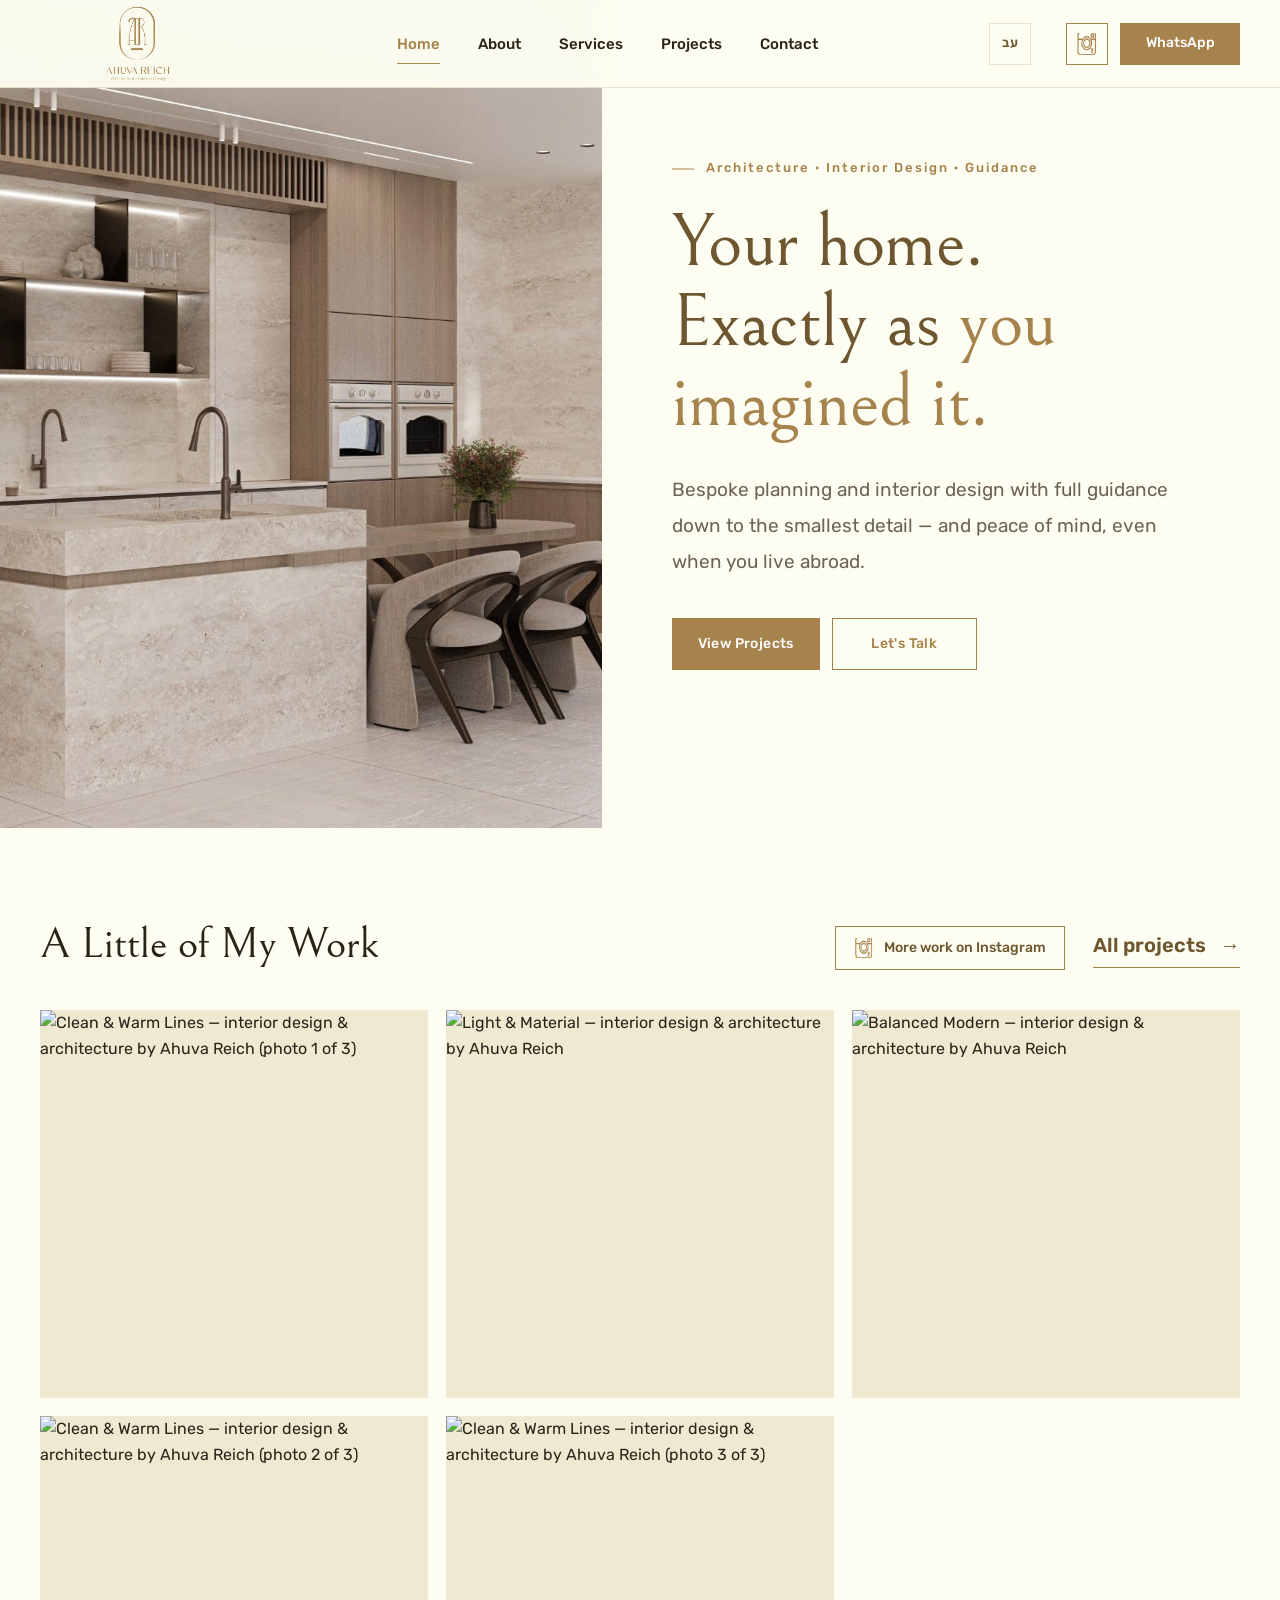
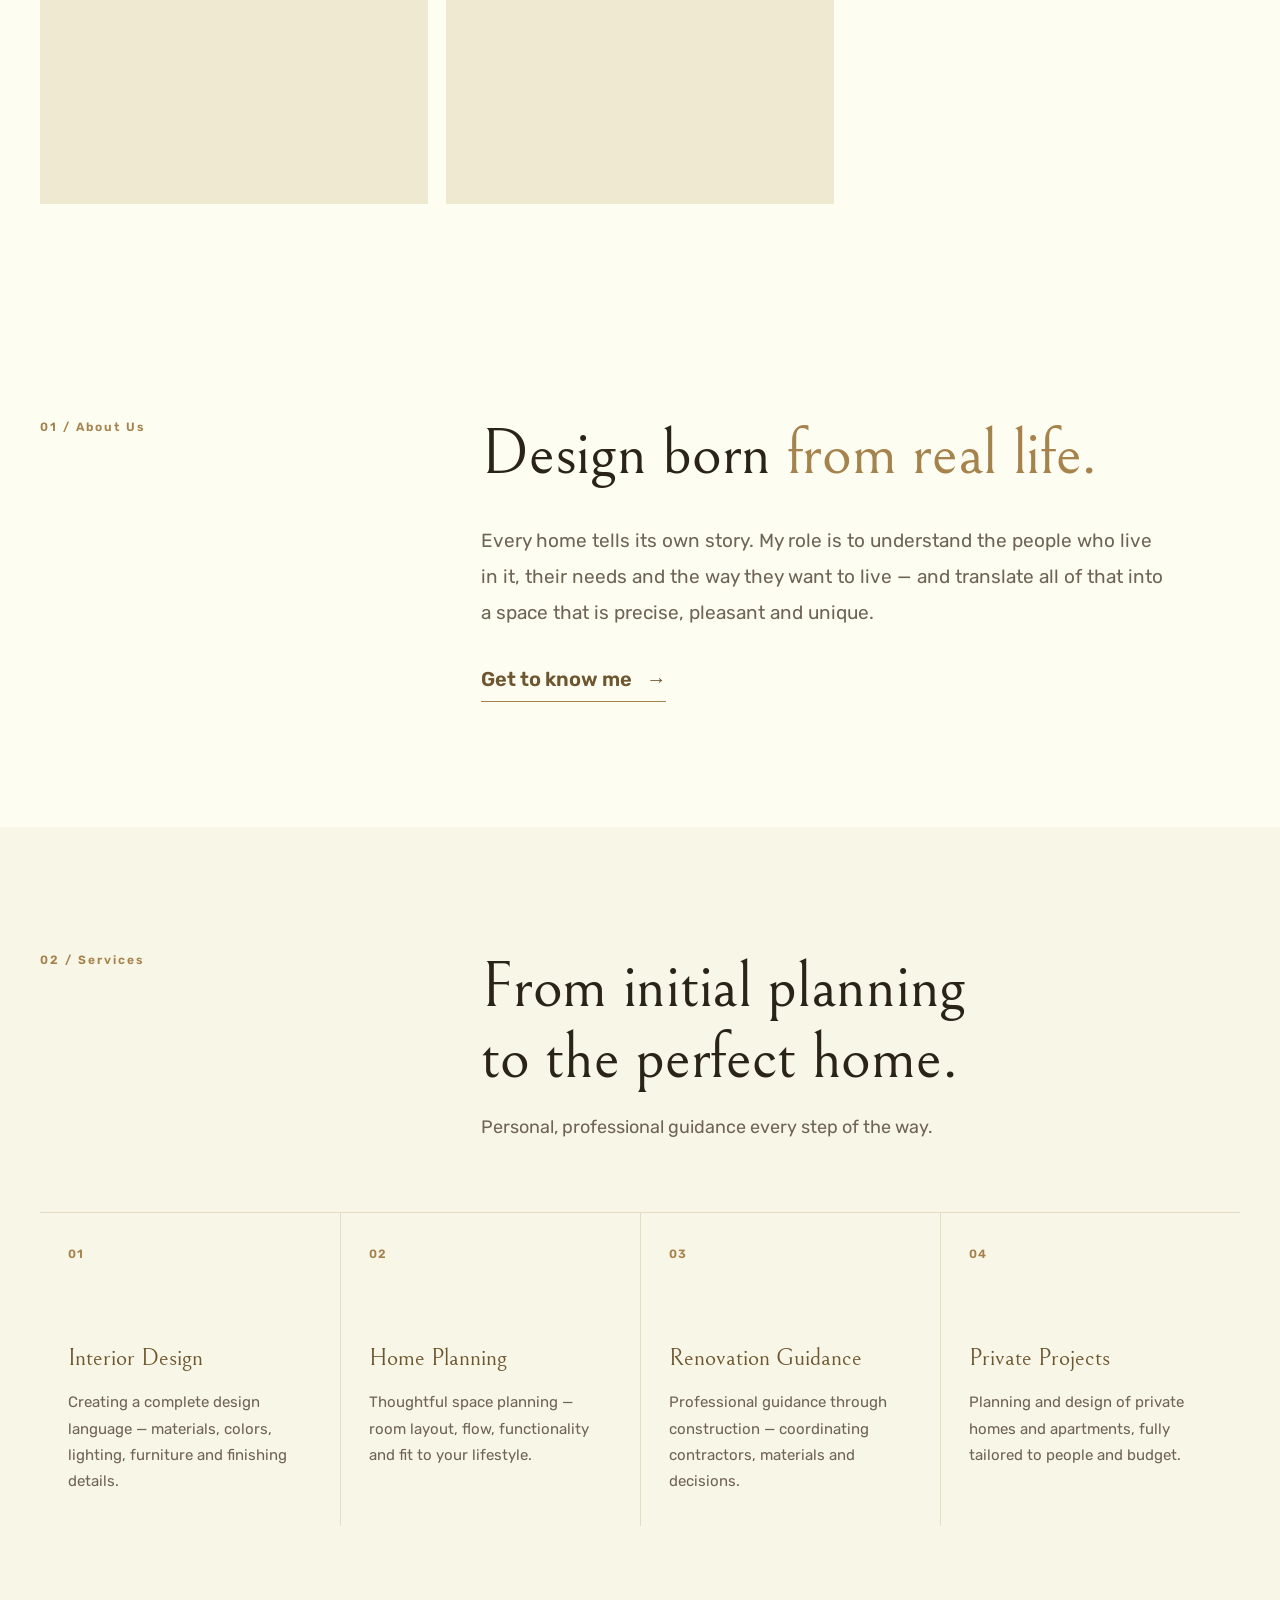
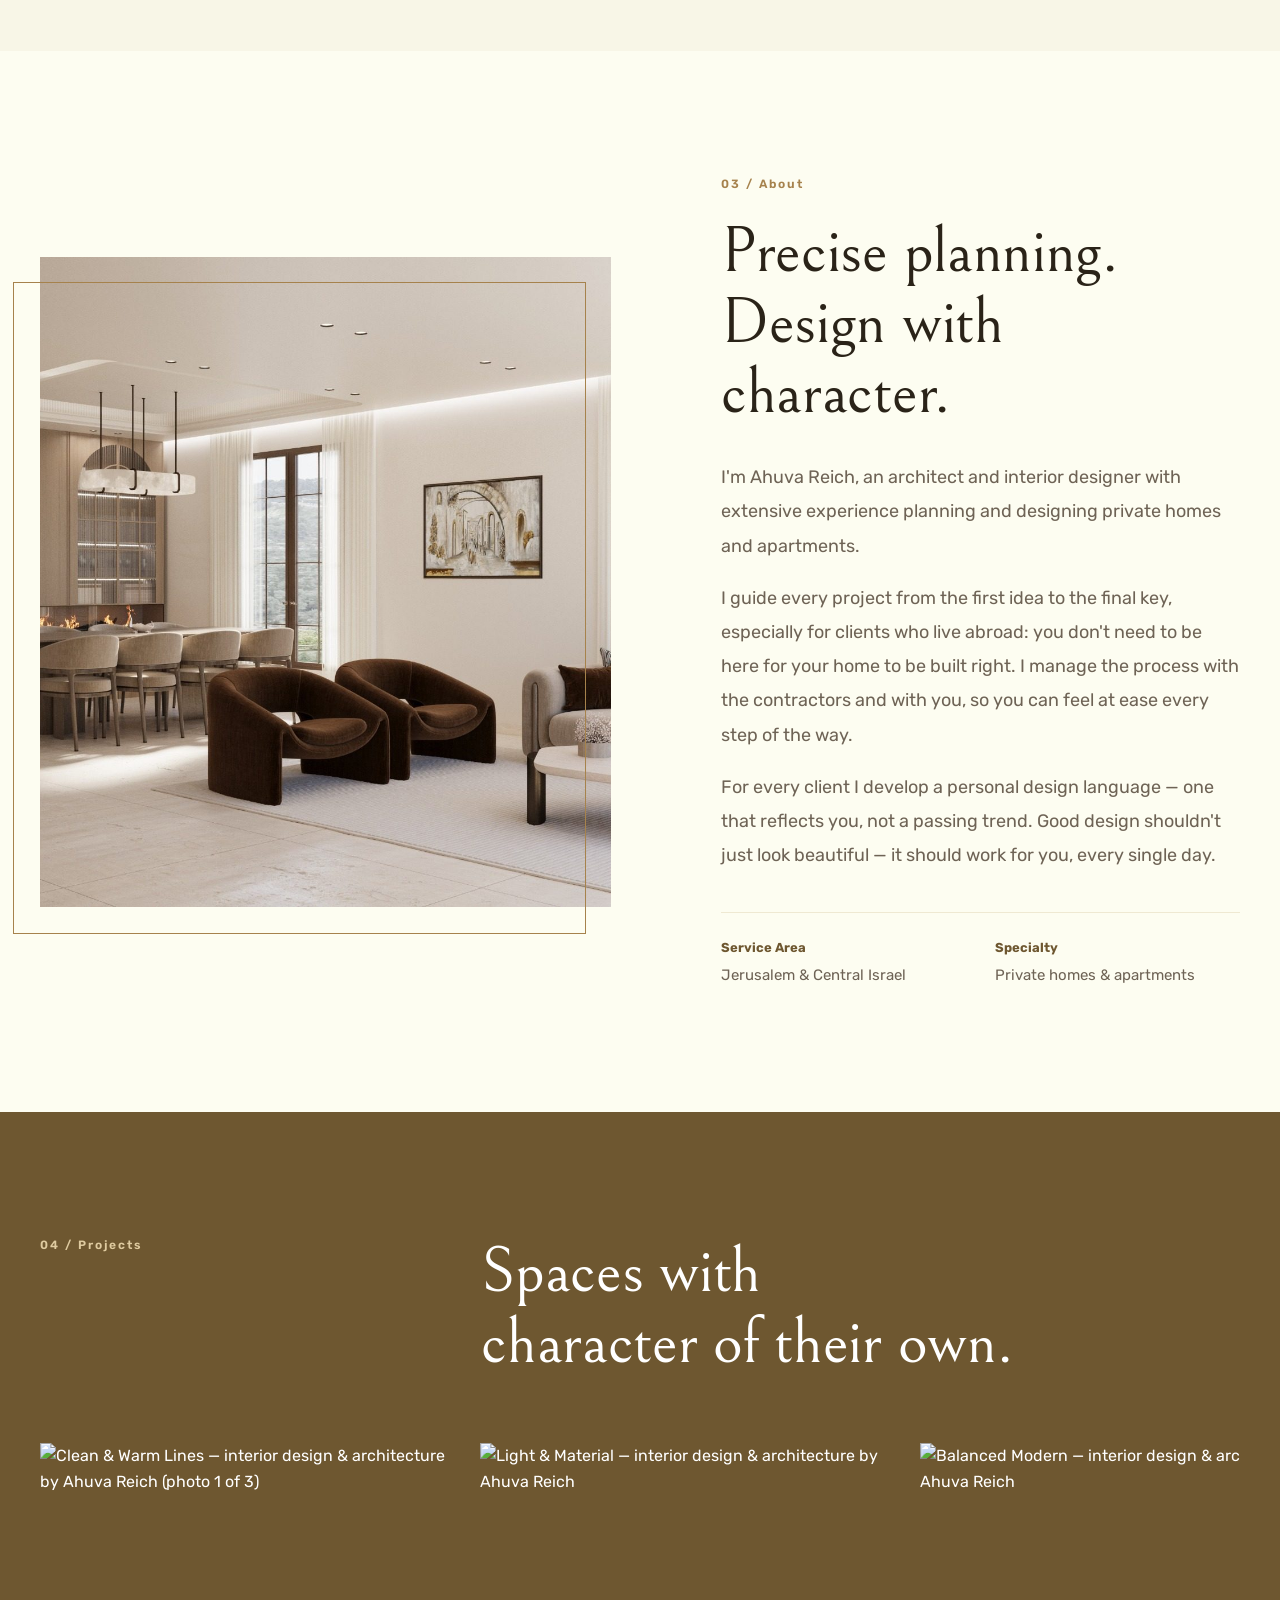
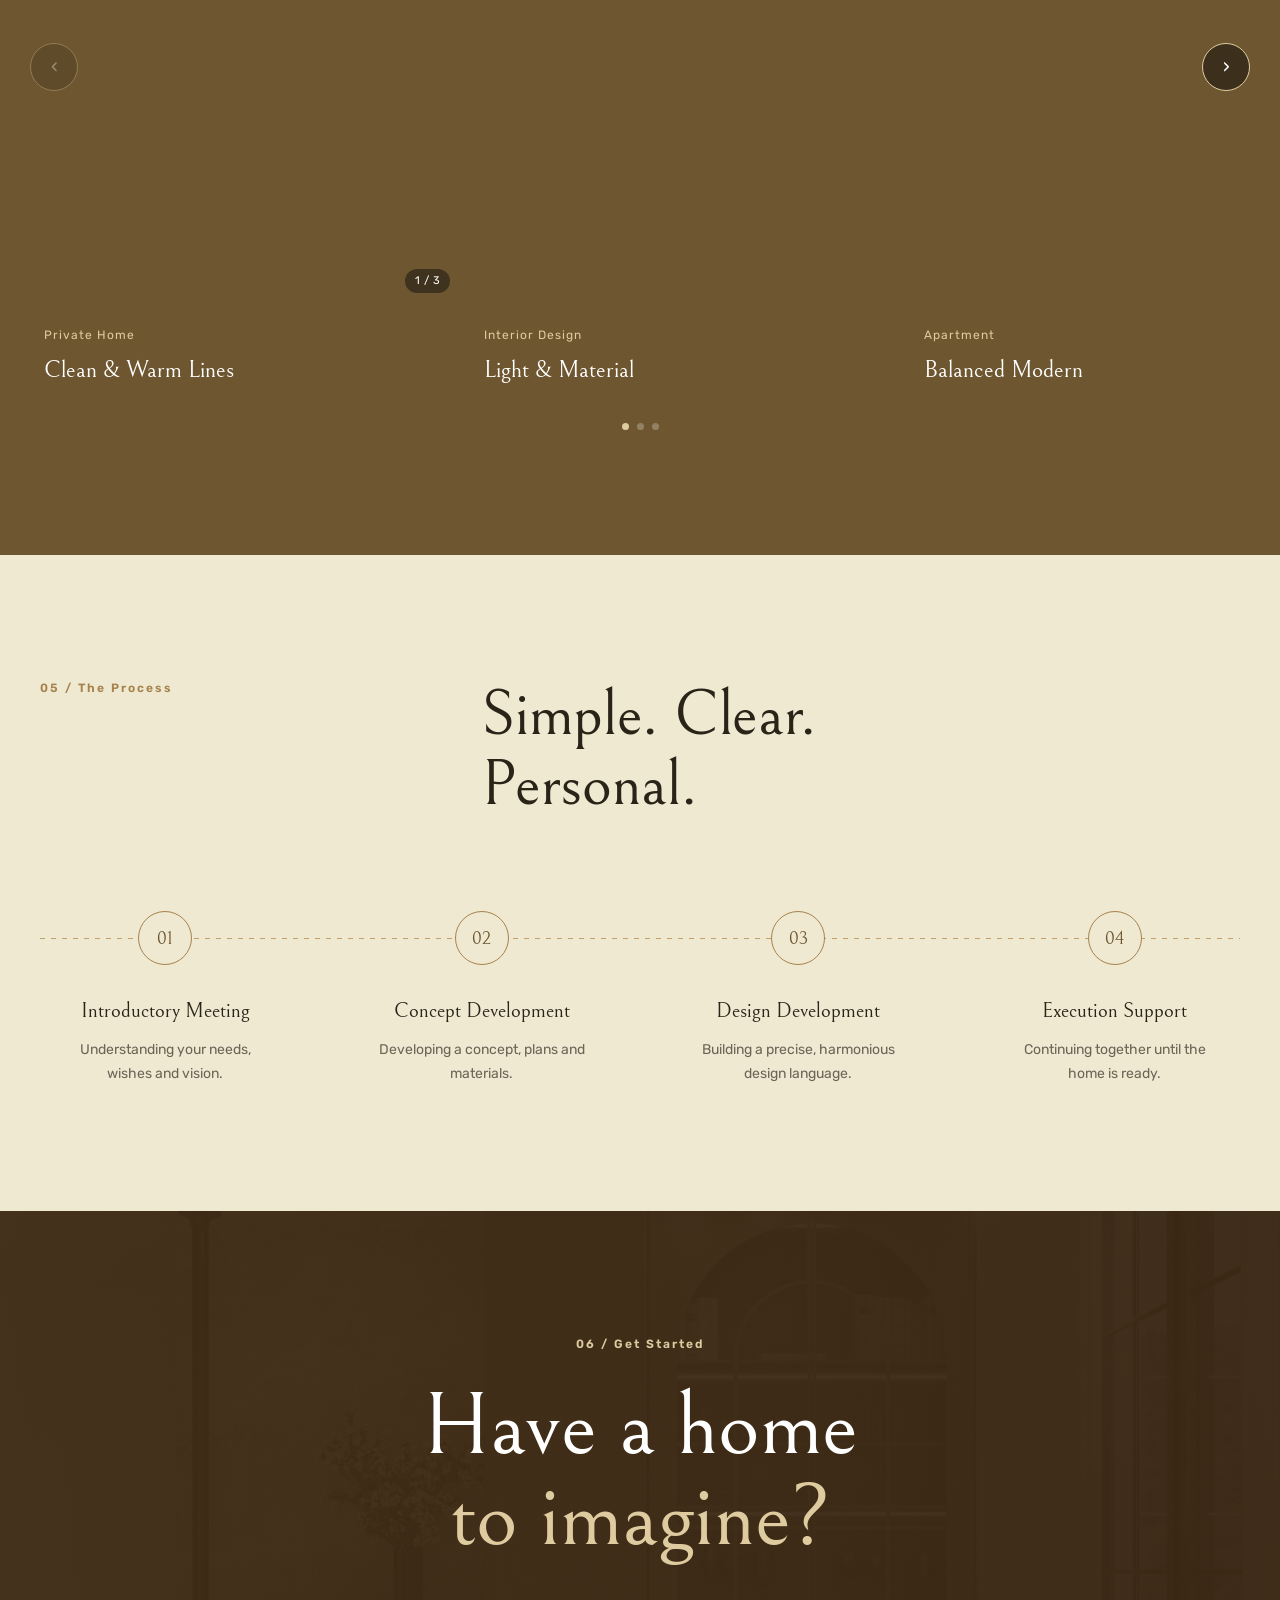
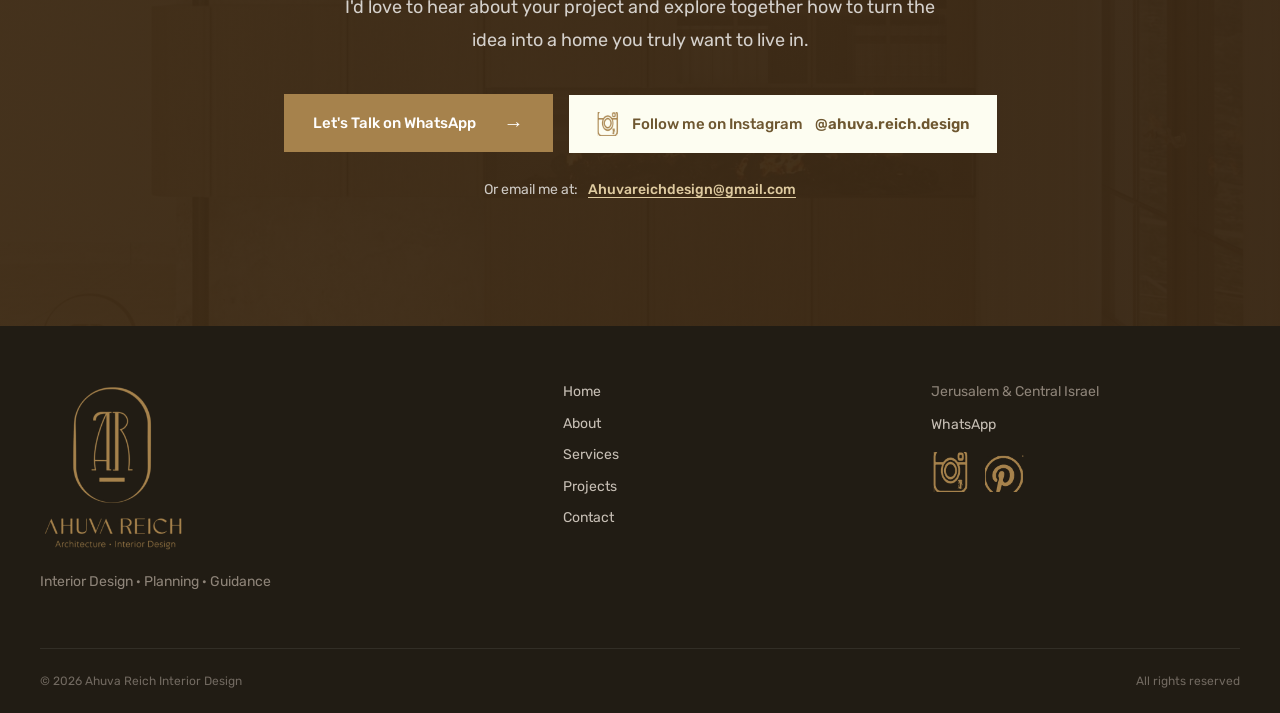
==== en/index.html @ 8a77f3ca "English page at /en/ so Google shows English searchers the English site - en/index.html generated by" ====
<!-- GENERATED FILE — do not edit. Built by tools/build-en.mjs from index.html + script.js. -->
<!DOCTYPE html>
<html lang="en" dir="ltr" id="html-root">

<head>
    <meta charset="UTF-8">

    <meta
        name="viewport"
        content="width=device-width, initial-scale=1, viewport-fit=cover"
    >

    <meta
        name="description"
        content="Ahuva Reich — architect and interior designer. Architectural planning, interior design and full guidance for private homes and apartments in Jerusalem and Central Israel, from first idea to the finished home."
    >

    <meta
        name="keywords"
        content="architect, interior designer, interior design Jerusalem, architect Jerusalem, home design Israel, renovation, Ahuva Reich, interior designer for clients abroad"
    >

    <meta name="author" content="Ahuva Reich">

    <meta
        name="theme-color"
        content="#FDFDF1"
    >

    <!-- The official address. Tells Google to index this domain
         rather than the netlify.app copy of the same site. -->
    <link rel="canonical" href="https://ahuvareichdesign.com/en/">

    <!-- Hebrew and English are separate pages so Google can show the
         right one per searcher language. en/index.html is GENERATED by
         tools/build-en.mjs from this file + the translations in script.js. -->
    <link rel="alternate" hreflang="he" href="https://ahuvareichdesign.com/">
    <link rel="alternate" hreflang="en" href="https://ahuvareichdesign.com/en/">
    <link rel="alternate" hreflang="x-default" href="https://ahuvareichdesign.com/">

    <!-- Open Graph / social share preview -->
    <meta property="og:type" content="website">
    <meta property="og:url" content="https://ahuvareichdesign.com/en/">
    <meta property="og:site_name" content="Ahuva Reich | Architecture &amp; Interior Design">
    <meta property="og:title" content="Ahuva Reich | Architecture &amp; Interior Design">
    <meta property="og:description" content="Ahuva Reich — architect and interior designer. Architectural planning, interior design and full guidance for private homes and apartments in Jerusalem and Central Israel, from first idea to the finished home.">
    <meta property="og:image" content="https://ahuvareichdesign.com/logo.png">
    <meta property="og:locale" content="en_US">

    <meta name="twitter:card" content="summary_large_image">
    <meta name="twitter:title" content="Ahuva Reich | Architecture &amp; Interior Design">
    <meta name="twitter:description" content="Ahuva Reich — architect and interior designer. Architectural planning, interior design and full guidance for private homes and apartments in Jerusalem and Central Israel, from first idea to the finished home.">
    <meta name="twitter:image" content="https://ahuvareichdesign.com/logo.png">

    <link rel="icon" href="../images/favicon.ico" sizes="any">
    <link rel="icon" type="image/png" sizes="32x32" href="../images/favicon-32.png">
    <link rel="icon" type="image/png" sizes="16x16" href="../images/favicon-16.png">
    <link rel="apple-touch-icon" href="../images/apple-touch-icon.png">

    <title>Ahuva Reich | Architecture &amp; Interior Design</title>

    <!-- Fonts -->
    <link rel="preconnect" href="https://fonts.googleapis.com">
    <link rel="preconnect" href="https://fonts.gstatic.com" crossorigin>

    <link
        href="https://fonts.googleapis.com/css2?family=Rubik:wght@300;400;500;600;700&family=Bellefair&family=Frank+Ruhl+Libre:wght@400;500&display=swap"
        rel="stylesheet"
    >

    <!-- Styles -->
    <link rel="stylesheet" href="../style.css">

    <!-- Structured data — helps Google understand this is a local
         architecture/interior-design business (for search results,
         and potentially Google Business/Maps if linked later). -->
    <script type="application/ld+json">
    {
        "@context": "https://schema.org",
        "@type": "ProfessionalService",
        "name": "Ahuva Reich - Architecture & Interior Design",
        "description": "Ahuva Reich — architect and interior designer. Architectural planning, interior design and full guidance for private homes and apartments in Jerusalem and Central Israel, from first idea to the finished home.",
        "url": "https://ahuvareichdesign.com/en/",
        "image": "https://ahuvareichdesign.com/logo.png",
        "areaServed": ["Jerusalem", "Central Israel", "Clients abroad"],
        "priceRange": "$$",
        "sameAs": [
            "https://www.instagram.com/ahuva.reich.design/",
            "https://www.pinterest.com/ahuvareichdesign/"
        ]
    }
    </script>
</head>


<body class="lang-en">

<!-- =========================================================
     HEADER
========================================================= -->

<header class="site-header">

    <div class="header-inner container">

        <!-- Logo -->
        <a
            href="#top"
            class="brand"
            aria-label="Ahuva Reich - Architecture &amp; Interior Design"
            data-i18n-attr="aria-label:a11y.brand"
        >
            <img
                src="../logo.png"
                alt="Ahuva Reich - Architecture &amp; Interior Design"
                data-i18n-attr="alt:a11y.brand"
                class="brand-logo"
            >
        </a>


        <!-- Desktop navigation -->
        <nav
            class="desktop-nav"
            aria-label="Main navigation"
            data-i18n-attr="aria-label:a11y.nav"
        >
            <a href="#top" class="nav-link active" data-i18n="nav.home">Home</a>
            <a href="#about" class="nav-link" data-i18n="nav.about">About</a>
            <a href="#services" class="nav-link" data-i18n="nav.services">Services</a>
            <a href="#projects" class="nav-link" data-i18n="nav.projects">Projects</a>
            <a href="#contact" class="nav-link" data-i18n="nav.contact">Contact</a>
        </nav>


        <!-- Language toggle -->
        <a
            href="../"
            class="lang-toggle"
            id="lang-toggle"
            data-lang-link
            aria-label="Switch language / החלפת שפה"
        >
            <span data-i18n="lang.toggle">עב</span>
        </a>


        <!-- Instagram -->
        <a
            href="https://www.instagram.com/ahuva.reich.design/"
            class="header-instagram"
            target="_blank"
            rel="noopener noreferrer"
            aria-label="Instagram"
            title="Instagram"
        >
            <img src="../images/social-instagram.png" alt="" aria-hidden="true">
        </a>


        <!-- WhatsApp -->
        <a
            href="https://wa.me/972555501276"
            class="header-whatsapp"
            target="_blank"
            rel="noopener noreferrer"
        >
            WhatsApp
        </a>


        <!-- Mobile menu button -->
        <button
            class="menu-toggle"
            type="button"
            aria-label="Open menu"
            data-i18n-attr="aria-label:a11y.menu"
            aria-expanded="false"
            aria-controls="mobile-menu"
        >
            <span></span>
            <span></span>
            <span></span>
        </button>

    </div>


    <!-- Mobile navigation -->
    <nav
        class="mobile-menu"
        id="mobile-menu"
        aria-label="Mobile navigation"
        data-i18n-attr="aria-label:a11y.mobileNav"
    >
        <a href="#top" data-i18n="nav.home">Home</a>
        <a href="#about" data-i18n="nav.about">About</a>
        <a href="#services" data-i18n="nav.services">Services</a>
        <a href="#projects" data-i18n="nav.projects">Projects</a>
        <a href="#contact" data-i18n="nav.contact">Contact</a>

        <a
            href="../"
            class="lang-toggle-mobile"
            id="lang-toggle-mobile"
            data-lang-link
        >
            <span data-i18n="lang.toggle">עב</span>
        </a>

        <a
            href="https://wa.me/972555501276"
            class="mobile-whatsapp"
            target="_blank"
            rel="noopener noreferrer"
        >
            WhatsApp
        </a>

        <a
            href="https://www.instagram.com/ahuva.reich.design/"
            class="mobile-instagram"
            target="_blank"
            rel="noopener noreferrer"
        >
            <img src="../images/social-instagram.png" alt="" aria-hidden="true">
            <span dir="ltr">@ahuva.reich.design</span>
        </a>
    </nav>

</header>


<!-- =========================================================
     MAIN
========================================================= -->

<main>


<!-- =========================================================
     HERO
========================================================= -->

<section class="hero" id="top">

    <div class="hero-image">
        <img class="hero-image-inner" src="../images/image1.jpg" width="1600" height="1142" fetchpriority="high" alt="Kitchen designed by Ahuva Reich — architecture &amp; interior design" data-i18n-attr="alt:img.hero">
    </div>


    <div class="hero-content">

        <div class="hero-eyebrow" data-i18n="hero.eyebrow">Architecture · Interior Design · Guidance</div>

        <h1 data-i18n-html="hero.title">Your home.<br>Exactly as <span>you imagined it.</span></h1>

        <p data-i18n="hero.text">Bespoke planning and interior design with full guidance down to the smallest detail — and peace of mind, even when you live abroad.</p>

        <div class="hero-actions">

            <a
                href="#projects"
                class="button button-primary"
                data-i18n="hero.cta1"
            >View Projects</a>

            <a
                href="#contact"
                class="button button-outline"
                data-i18n="hero.cta2"
            >Let's Talk</a>

        </div>

    </div>

</section>


<!-- =========================================================
     WORKS — "קצת מהעבודות שלי"
     Filled by script.js with the first 3 projects of the same
     list that feeds the projects carousel (Google Sheet or
     projects-data.js), so it always shows real project photos.
========================================================= -->

<section class="works section" id="works-preview" style="display:none;">

    <div class="container">

        <div class="works-heading">

            <h2 data-i18n="works.title">A Little of My Work</h2>

            <div class="works-links">
                <a href="https://www.instagram.com/ahuva.reich.design/" class="works-instagram" target="_blank" rel="noopener noreferrer">
                    <img src="../images/social-instagram.png" alt="" aria-hidden="true">
                    <span data-i18n="works.instagram">More work on Instagram</span>
                </a>

                <a href="#projects" class="text-link">
                    <span data-i18n="works.link">All projects</span>
                    <span>→</span>
                </a>
            </div>

        </div>

        <div class="works-grid" id="works-grid"></div>

    </div>

</section>


<!-- =========================================================
     INTRO
========================================================= -->

<section class="intro section">

    <div class="container intro-grid">

        <div class="section-label" data-i18n="intro.label">01 / About Us</div>


        <div class="intro-content">

            <h2 data-i18n-html="intro.title">Design born <em>from real life.</em></h2>

            <p data-i18n="intro.text">Every home tells its own story. My role is to understand the people who live in it, their needs and the way they want to live — and translate all of that into a space that is precise, pleasant and unique.</p>

            <a
                href="#about"
                class="text-link"
            >
                <span data-i18n="intro.link">Get to know me</span>
                <span>→</span>
            </a>

        </div>

    </div>

</section>


<!-- =========================================================
     SERVICES
========================================================= -->

<section
    class="services section"
    id="services"
>

    <div class="container">

        <div class="section-heading">

            <div class="section-label" data-i18n="services.label">02 / Services</div>

            <div class="section-heading-content">

                <h2 data-i18n-html="services.title">From initial planning<br>to the perfect home.</h2>

                <p data-i18n="services.text">Personal, professional guidance every step of the way.</p>

            </div>

        </div>


        <div class="services-grid">

            <article class="service-card">

                <span class="service-number">
                    01
                </span>

                <h3 data-i18n="services.s1.title">Interior Design</h3>

                <p data-i18n="services.s1.text">Creating a complete design language — materials, colors, lighting, furniture and finishing details.</p>

            </article>


            <article class="service-card">

                <span class="service-number">
                    02
                </span>

                <h3 data-i18n="services.s2.title">Home Planning</h3>

                <p data-i18n="services.s2.text">Thoughtful space planning — room layout, flow, functionality and fit to your lifestyle.</p>

            </article>


            <article class="service-card">

                <span class="service-number">
                    03
                </span>

                <h3 data-i18n="services.s3.title">Renovation Guidance</h3>

                <p data-i18n="services.s3.text">Professional guidance through construction — coordinating contractors, materials and decisions.</p>

            </article>


            <article class="service-card">

                <span class="service-number">
                    04
                </span>

                <h3 data-i18n="services.s4.title">Private Projects</h3>

                <p data-i18n="services.s4.text">Planning and design of private homes and apartments, fully tailored to people and budget.</p>

            </article>

        </div>

    </div>

</section>


<!-- =========================================================
     ABOUT
========================================================= -->

<section
    class="about section"
    id="about"
>

    <div class="container about-grid">

        <div class="about-image">

            <img class="image-frame" src="../images/image2.jpg" width="1600" height="1142" loading="lazy" alt="Living and dining room designed by Ahuva Reich — architecture &amp; interior design" data-i18n-attr="alt:img.about">

        </div>


        <div class="about-content">

            <div class="section-label" data-i18n="about.label">03 / About</div>

            <h2 data-i18n-html="about.title">Precise planning.<br>Design with character.</h2>

            <p data-i18n="about.text1">I'm Ahuva Reich, an architect and interior designer with extensive experience planning and designing private homes and apartments.</p>

            <p data-i18n="about.text2">I guide every project from the first idea to the final key, especially for clients who live abroad: you don't need to be here for your home to be built right. I manage the process with the contractors and with you, so you can feel at ease every step of the way.</p>

            <p data-i18n="about.text3">For every client I develop a personal design language — one that reflects you, not a passing trend. Good design shouldn't just look beautiful — it should work for you, every single day.</p>


            <div class="about-details">

                <div>
                    <strong data-i18n="about.d1.label">Service Area</strong>

                    <span data-i18n="about.d1.value">Jerusalem &amp; Central Israel</span>
                </div>


                <div>
                    <strong data-i18n="about.d2.label">Specialty</strong>

                    <span data-i18n="about.d2.value">Private homes &amp; apartments</span>
                </div>

            </div>

        </div>

    </div>

</section>


<!-- =========================================================
     PROJECTS
========================================================= -->

<section
    class="projects section"
    id="projects"
>

    <div class="container">

        <div class="section-heading projects-heading">

            <div class="section-label" data-i18n="projects.label">04 / Projects</div>

            <div class="section-heading-content">

                <h2 data-i18n-html="projects.title">Spaces with<br>character of their own.</h2>

            </div>

        </div>


        <!--
            The cards below are rendered by script.js from the
            project list in projects-data.js — that one file is the
            single source of truth for every image, tag and title.
            To add, remove, reorder or swap a project's photo, only
            projects-data.js needs to change; nothing here does.
        -->
        <div class="projects-carousel">

            <div
                class="projects-track"
                id="projects-track"
                role="region"
                aria-label="Projects"
                data-i18n-attr="aria-label:nav.projects"
            ></div>

            <button
                type="button"
                class="carousel-nav carousel-prev"
                id="carousel-prev"
                aria-label="Previous project"
                data-i18n-attr="aria-label:a11y.prev"
            >‹</button>

            <button
                type="button"
                class="carousel-nav carousel-next"
                id="carousel-next"
                aria-label="Next project"
                data-i18n-attr="aria-label:a11y.next"
            >›</button>

        </div>

        <div class="carousel-dots" id="carousel-dots"></div>

    </div>

</section>


<!-- =========================================================
     PROCESS
========================================================= -->

<section class="process section">

    <div class="container">

        <div class="process-header">

            <div class="section-label" data-i18n="process.label">05 / The Process</div>

            <h2 data-i18n-html="process.title">Simple. Clear.<br>Personal.</h2>

        </div>


        <div class="process-timeline">


            <div class="timeline-step">

                <div class="timeline-marker">01</div>

                <h3 data-i18n="process.s1.title">Introductory Meeting</h3>

                <p data-i18n="process.s1.text">Understanding your needs, wishes and vision.</p>

            </div>


            <div class="timeline-step">

                <div class="timeline-marker">02</div>

                <h3 data-i18n="process.s2.title">Concept Development</h3>

                <p data-i18n="process.s2.text">Developing a concept, plans and materials.</p>

            </div>


            <div class="timeline-step">

                <div class="timeline-marker">03</div>

                <h3 data-i18n="process.s3.title">Design Development</h3>

                <p data-i18n="process.s3.text">Building a precise, harmonious design language.</p>

            </div>


            <div class="timeline-step">

                <div class="timeline-marker">04</div>

                <h3 data-i18n="process.s4.title">Execution Support</h3>

                <p data-i18n="process.s4.text">Continuing together until the home is ready.</p>

            </div>

        </div>

    </div>

</section>


<!-- =========================================================
     CONTACT
========================================================= -->
<section class="testimonials section" id="testimonials" style="display:none;">
<div class="container">
<div class="section-heading">
<div class="section-label" data-i18n="testimonials.label">Testimonials</div>
<div class="section-heading-content">
<h2 data-i18n="testimonials.title">In Their Own Words</h2>
</div>
</div>
<div class="testimonials-grid" id="testimonialsGrid"></div>
</div>
</section>
<section
    class="contact section"
    id="contact"
>

    <div class="contact-background"></div>

    <div class="contact-overlay"></div>


    <div class="container contact-inner">

        <div class="section-label" data-i18n="contact.label">06 / Get Started</div>

        <h2 data-i18n-html="contact.title">Have a home<br><em>to imagine?</em></h2>

        <p data-i18n="contact.text">I'd love to hear about your project and explore together how to turn the idea into a home you truly want to live in.</p>


        <a
            href="https://wa.me/972555501276"
            class="contact-button"
            target="_blank"
            rel="noopener noreferrer"
        >
            <span data-i18n="contact.cta">Let's Talk on WhatsApp</span>

            <strong>
                →
            </strong>
        </a>


        <a
            href="https://www.instagram.com/ahuva.reich.design/"
            class="contact-instagram"
            target="_blank"
            rel="noopener noreferrer"
        >
            <img src="../images/social-instagram.png" alt="" aria-hidden="true">
            <span data-i18n="contact.instagram">Follow me on Instagram</span>
            <strong dir="ltr">@ahuva.reich.design</strong>
        </a>


        <a
            href="mailto:Ahuvareichdesign@gmail.com"
            class="contact-email"
        >
            <span data-i18n="contact.email.label">Or email me at:</span>
            <span class="contact-email-address">Ahuvareichdesign@gmail.com</span>
        </a>

    </div>

</section>

</main>


<!-- =========================================================
     FOOTER
========================================================= -->

<footer class="footer">

    <div class="container footer-inner">


        <div class="footer-brand">

            <img
                src="../logo.png"
                alt="Ahuva Reich - Architecture &amp; Interior Design"
                data-i18n-attr="alt:a11y.brand"
            >

            <p data-i18n="footer.tagline">Interior Design · Planning · Guidance</p>

        </div>


        <nav
            class="footer-nav"
            aria-label="Footer navigation"
            data-i18n-attr="aria-label:a11y.footerNav"
        >

            <a href="#top" data-i18n="nav.home">Home</a>

            <a href="#about" data-i18n="nav.about">About</a>

            <a href="#services" data-i18n="nav.services">Services</a>

            <a href="#projects" data-i18n="nav.projects">Projects</a>

            <a href="#contact" data-i18n="nav.contact">Contact</a>

        </nav>


        <div class="footer-contact">

            <span data-i18n="about.d1.value">Jerusalem &amp; Central Israel</span>

            <a
                href="https://wa.me/972555501276"
                target="_blank"
                rel="noopener noreferrer"
            >
                WhatsApp
            </a>

            <div class="footer-social">

                <a
                    href="https://www.instagram.com/ahuva.reich.design/"
                    target="_blank"
                    rel="noopener noreferrer"
                    aria-label="Instagram"
                >
                    <img src="../images/social-instagram.png" alt="Instagram">
                </a>

                <a
                    href="https://www.pinterest.com/ahuvareichdesign/"
                    target="_blank"
                    rel="noopener noreferrer"
                    aria-label="Pinterest"
                >
                    <img src="../images/social-pinterest.png" alt="Pinterest">
                </a>

            </div>

        </div>

    </div>


    <div class="footer-bottom">

        <span>
            © 2026 Ahuva Reich Interior Design
        </span>

        <span data-i18n="footer.rights">All rights reserved</span>

    </div>

</footer>


<script src="../projects-data.js"></script>
<script src="../script.js"></script>

</body>
</html>
---- style.css ----
/* =========================================================
   VARIABLES
========================================================= */

:root {
    /* Neutral off-white beige — warm but with no pink/rose undertone */
    --cream: #FDFDF1;
    --cream-soft: #F8F6E7;
    --cream-dark: #EFE9D2;

    /* Muted gold-beige — pulled back from orange/rose toward a
       quieter, more neutral taupe-gold */
    --bronze: #A6824C;
    --bronze-dark: #6E5730;
    --bronze-light: #C2A06B;
    --bronze-soft: #DFCBA0;

    --text: #2A2318;
    --muted: #6E6355;

    --white: #FFFFFF;
    --dark: #211C14;

    --border: rgba(166, 130, 76, 0.22);

    /* Frank Ruhl Libre: an elegant serif with full Hebrew + Latin support,
       so headings look identical in both languages (unlike Latin-only
       serifs such as Cormorant/Playfair, which drop to a system font
       for Hebrew and break the luxury look). */
    --font-display: "Bellefair", "Frank Ruhl Libre", "Georgia", serif;
    --font-body: "Rubik", "Assistant", "Heebo", sans-serif;

    --container: 1280px;
    --header-height: 88px;
}


/* =========================================================
   RESET
========================================================= */

* {
    margin: 0;
    padding: 0;
    box-sizing: border-box;
}

html {
    scroll-behavior: smooth;
    scroll-padding-top: var(--header-height);
}

body {
    font-family: var(--font-body);
    background: var(--cream);
    color: var(--text);
    line-height: 1.6;
    overflow-x: hidden;
}

h1, h2, h3,
.about-badge strong {
    font-family: var(--font-display);
    /* Bellefair ships one weight only — never let the browser fake a
       bold version, which smears its fine hairline strokes. */
    font-weight: 400;
    font-synthesis: none;
}

body.menu-open {
    overflow: hidden;
}

a {
    color: inherit;
    text-decoration: none;
}

button {
    font: inherit;
}

img {
    display: block;
    max-width: 100%;
}

::selection {
    background: var(--bronze);
    color: var(--white);
}


/* =========================================================
   GENERAL
========================================================= */

.container {
    width: min(
        calc(100% - 80px),
        var(--container)
    );

    margin-inline: auto;
}

.section {
    padding: 125px 0;
}

.section-label {
    color: var(--bronze);
    font-size: 12px;
    font-weight: 600;
    letter-spacing: 2px;
    line-height: 1.4;
}


/* =========================================================
   HEADER
========================================================= */

.site-header {
    position: fixed;
    top: 0;
    left: 0;
    right: 0;

    z-index: 1000;

    height: var(--header-height);

    background: rgba(253, 253, 241, 0.96);

    backdrop-filter: blur(14px);
    -webkit-backdrop-filter: blur(14px);

    border-bottom: 1px solid var(--border);

    transition:
        background 0.3s ease,
        box-shadow 0.3s ease;
}

.header-inner {
    height: 100%;

    display: flex;
    align-items: center;
    justify-content: space-between;

    gap: 35px;
}


/* =========================================================
   LOGO
========================================================= */

.brand {
    display: flex;
    align-items: center;

    width: 186px;
    height: 100%;

    flex-shrink: 0;
}

.brand-logo {
    display: block;

    width: 196px;
    max-width: 196px;

    height: auto;
    max-height: 80px;

    object-fit: contain;

    flex-shrink: 0;
}


/* =========================================================
   DESKTOP NAVIGATION
========================================================= */

.desktop-nav {
    display: flex;
    align-items: center;

    gap: 38px;

    margin-inline: auto;
}

.nav-link {
    position: relative;

    color: var(--text);

    font-size: 15px;
    font-weight: 500;

    padding: 8px 0;

    transition:
        color 0.25s ease;
}

.nav-link::after {
    content: "";

    position: absolute;

    right: 0;
    bottom: 0;

    width: 0;
    height: 1px;

    background: var(--bronze);

    transition:
        width 0.25s ease;
}

.nav-link:hover,
.nav-link.active {
    color: var(--bronze);
}

.nav-link:hover::after,
.nav-link.active::after {
    width: 100%;
}


/* =========================================================
   INSTAGRAM (header icon, mobile menu, works, contact)
========================================================= */

.header-instagram {
    display: inline-flex;
    align-items: center;
    justify-content: center;

    flex: 0 0 auto;
    width: 42px;
    height: 42px;
    margin-inline-end: -23px; /* sits close to WhatsApp, not a full header gap */

    border: 1px solid var(--bronze);

    transition: background 0.25s ease, transform 0.25s ease;
}

.header-instagram img {
    width: 22px;
    height: 22px;
}

.header-instagram:hover {
    background: var(--cream-dark);
    transform: translateY(-1px);
}

.mobile-instagram {
    display: flex !important;
    align-items: center;
    justify-content: center;
    gap: 10px;

    margin-top: 10px;
    padding: 12px 20px !important;

    border: 1px solid var(--bronze) !important;
    color: var(--bronze-dark);
    font-size: 16px !important;
}

.mobile-instagram img {
    width: 22px;
    height: 22px;
}

.works-links {
    display: flex;
    align-items: center;
    gap: 28px;
}

.works-instagram {
    display: inline-flex;
    align-items: center;
    gap: 10px;

    padding: 10px 18px;

    border: 1px solid var(--bronze);
    color: var(--bronze-dark);

    font-size: 14px;
    font-weight: 500;

    transition: background 0.25s ease;
}

.works-instagram img {
    width: 20px;
    height: 20px;
}

.works-instagram:hover {
    background: var(--cream-dark);
}

.contact-instagram {
    display: inline-flex;
    align-items: center;
    justify-content: center;
    gap: 12px;

    margin-inline-start: 12px;
    padding: 0 26px;
    min-width: 245px;
    height: 58px;
    vertical-align: middle;

    background: var(--cream);
    border: 1px solid var(--cream);
    color: var(--bronze-dark);

    font-size: 15px;
    font-weight: 500;

    transition: background 0.25s ease, transform 0.25s ease;
}

.contact-instagram img {
    width: 24px;
    height: 24px;
}

.contact-instagram strong {
    font-weight: 600;
}

.contact-instagram:hover {
    background: var(--white);
    transform: translateY(-2px);
}

@media (max-width: 1000px) {
    .header-instagram {
        margin-inline-end: 0;
        margin-inline-start: auto;
    }
}

@media (max-width: 768px) {
    .works-links {
        flex-wrap: wrap;
        gap: 14px 22px;
    }

    .contact-instagram {
        margin-inline-start: 0;
        margin-top: 16px;
        flex-wrap: wrap;
        height: auto;
        padding: 14px 22px;
        row-gap: 2px;
    }
}


/* =========================================================
   HEADER WHATSAPP
========================================================= */

.header-whatsapp {
    display: inline-flex;
    align-items: center;
    justify-content: center;

    min-width: 120px;
    height: 42px;

    padding: 0 20px;

    background: var(--bronze);
    color: var(--white);

    font-size: 14px;
    font-weight: 500;

    border: 1px solid var(--bronze);

    transition:
        background 0.25s ease,
        border-color 0.25s ease,
        transform 0.25s ease;
}

.header-whatsapp:hover {
    background: var(--bronze-dark);
    border-color: var(--bronze-dark);
    transform: translateY(-1px);
}


/* =========================================================
   LANGUAGE TOGGLE
========================================================= */

.lang-toggle {
    display: inline-flex;
    align-items: center;
    justify-content: center;

    width: 42px;
    height: 42px;

    padding: 0;

    background: transparent;
    color: var(--bronze-dark);

    border: 1px solid var(--border);

    font-family: var(--font-body);
    font-size: 13px;
    font-weight: 600;
    letter-spacing: 0.5px;

    cursor: pointer;

    transition:
        border-color 0.25s ease,
        color 0.25s ease;
}

.lang-toggle:hover {
    border-color: var(--bronze);
    color: var(--bronze);
}

.lang-toggle-mobile {
    display: inline-flex;
    align-items: center;
    justify-content: center;

    margin-top: 14px;

    padding: 11px 20px;

    background: transparent;
    color: var(--bronze-dark);

    border: 1px solid var(--border);

    font-family: var(--font-body);
    font-size: 14px;
    font-weight: 600;

    cursor: pointer;
}


/* =========================================================
   MOBILE MENU BUTTON
========================================================= */

.menu-toggle {
    display: none;

    width: 44px;
    height: 44px;

    padding: 0;

    border: 0;
    background: transparent;

    cursor: pointer;

    flex-direction: column;
    align-items: center;
    justify-content: center;

    gap: 5px;
}

.menu-toggle span {
    display: block;

    width: 23px;
    height: 1.5px;

    background: var(--bronze-dark);

    transition:
        transform 0.3s ease,
        opacity 0.3s ease;
}

.menu-toggle.open span:nth-child(1) {
    transform: translateY(6.5px) rotate(45deg);
}

.menu-toggle.open span:nth-child(2) {
    opacity: 0;
}

.menu-toggle.open span:nth-child(3) {
    transform: translateY(-6.5px) rotate(-45deg);
}


/* =========================================================
   MOBILE MENU
========================================================= */

.mobile-menu {
    display: none;
}


/* =========================================================
   HERO
========================================================= */

.hero {
    position: relative;

    min-height: 760px;
    height: 92vh;
    max-height: 900px;

    display: grid;

    grid-template-columns: 47% 53%;

    direction: ltr;

    background: var(--cream);

    overflow: hidden;
}


/* Hero image */

.hero-image {
    position: relative;

    order: 1;

    overflow: hidden;

    background:
        #E9E1D3;
}

.hero-image-inner {
    position: absolute;
    inset: 0;

    display: block;
    width: 100%;
    height: 100%;
    object-fit: cover;

    background-image:
        url("images/image1.jpg");

    background-size: cover;
    background-position: center;

    transform: scale(1.01);

    transition:
        transform 1.2s ease;
}

.hero:hover .hero-image-inner {
    transform: scale(1.035);
}


/* Hero content */

.hero-content {
    order: 2;

    position: relative;
    z-index: 2;

    display: flex;
    flex-direction: column;
    justify-content: center;

    padding:
        80px
        clamp(50px, 7vw, 110px)
        80px
        70px;

    background: var(--cream);

    direction: rtl;
    text-align: right;
}

.hero-eyebrow {
    position: relative;

    margin-bottom: 24px;
    padding-inline-start: 34px;

    color: var(--bronze);

    font-size: 13px;
    font-weight: 500;

    letter-spacing: 2px;
}

.hero-eyebrow::before {
    content: "";

    position: absolute;

    inset-inline-start: 0;
    top: 50%;

    width: 22px;
    height: 1px;

    background: var(--bronze);
    transform: translateY(-50%);
}

.hero h1 {
    max-width: 700px;

    margin-bottom: 28px;

    color: var(--bronze-dark);

    font-size: clamp(
        54px,
        5.8vw,
        86px
    );

    font-weight: 400;

    line-height: 1.08;

    letter-spacing: -0.5px;
}

.hero h1 span {
    color: var(--bronze);
}

.hero p {
    max-width: 500px;

    margin-bottom: 38px;

    color: var(--muted);

    font-size: 19px;

    line-height: 1.9;
}


/* =========================================================
   BUTTONS
========================================================= */

.hero-actions {
    display: flex;
    align-items: center;

    gap: 12px;
}

.button {
    display: inline-flex;
    align-items: center;
    justify-content: center;

    min-width: 145px;
    height: 52px;

    padding: 0 25px;

    font-size: 14px;
    font-weight: 500;
    letter-spacing: 0.4px;

    transition:
        background 0.25s ease,
        border-color 0.25s ease,
        color 0.25s ease,
        transform 0.25s ease;
}

.button:hover {
    transform: translateY(-2px);
}

.button-primary {
    background: var(--bronze);
    color: var(--white);

    border: 1px solid var(--bronze);
}

.button-primary:hover {
    background: var(--bronze-dark);
    border-color: var(--bronze-dark);
}

.button-outline {
    background: transparent;
    color: var(--bronze);

    border: 1px solid var(--bronze);
}

.button-outline:hover {
    background: var(--bronze);
    color: var(--white);
}


/* =========================================================
   INTRO
========================================================= */

.intro {
    background: var(--cream);
}

.intro-grid {
    display: grid;

    grid-template-columns:
        1fr 2.1fr;

    gap: 80px;
}

.intro-content {
    max-width: 760px;
}

.intro h2 {
    margin-bottom: 32px;

    font-size: clamp(
        42px,
        5vw,
        70px
    );

    font-weight: 500;

    line-height: 1.12;

    letter-spacing: -0.3px;
}

.intro h2 em {
    color: var(--bronze);
    font-style: normal;
}

.intro p {
    max-width: 690px;

    margin-bottom: 32px;

    color: var(--muted);

    font-size: 19px;

    line-height: 1.9;
}


/* Text link */

.text-link {
    display: inline-flex;
    align-items: center;

    gap: 14px;

    padding-bottom: 6px;

    color: var(--bronze-dark);

    font-size: 15px;
    font-weight: 600;

    border-bottom: 1px solid var(--bronze);
}

.text-link span {
    font-size: 20px;

    transition:
        transform 0.25s ease;
}

.text-link:hover span {
    transform: translateX(-5px);
}


/* =========================================================
   SECTION HEADINGS
========================================================= */

.section-heading {
    display: grid;

    grid-template-columns:
        1fr 2.1fr;

    gap: 80px;

    margin-bottom: 70px;
}

.section-heading-content h2 {
    margin-bottom: 20px;

    font-size: clamp(
        42px,
        5vw,
        68px
    );

    font-weight: 500;

    line-height: 1.1;

    letter-spacing: -0.3px;
}

.section-heading-content p {
    color: var(--muted);

    font-size: 18px;
}


/* =========================================================
   SERVICES
========================================================= */

.services {
    background: var(--cream-soft);
}

.services-grid {
    display: grid;

    grid-template-columns:
        repeat(4, 1fr);

    border-top:
        1px solid var(--border);
}

.service-card {
    min-height: 300px;

    padding:
        32px 28px;

    border-left:
        1px solid var(--border);

    transition:
        background 0.3s ease,
        transform 0.3s ease;
}

.service-card:first-child {
    border-left: 0;
}

.service-card:hover {
    background: rgba(255, 255, 255, 0.45);

    transform: translateY(-4px);
}

.service-number {
    display: block;

    margin-bottom: 75px;

    color: var(--bronze);

    font-size: 12px;
    font-weight: 600;

    letter-spacing: 1px;
}

.service-card h3 {
    margin-bottom: 12px;

    color: var(--bronze-dark);

    font-size: 24px;
    font-weight: 500;
}

.service-card p {
    max-width: 260px;

    color: var(--muted);

    font-size: 15px;

    line-height: 1.75;
}

/* =====================================================
   ABOUT
===================================================== */
.about {
    background: var(--cream);
}

.about-grid {
    display: grid;
    grid-template-columns: 1.1fr 1fr;
    gap: 110px;
    align-items: center;
}

.about-image {
    position: relative;
    min-height: 650px;
}

.image-frame {
    position: absolute;
    inset: 0;
    display: block;
    width: 100%;
    height: 100%;
    object-fit: cover;
}

.about-image::before {
    content: "";
    position: absolute;
    z-index: 2;
    top: 25px;
    right: 25px;
    width: 100%;
    height: 100%;
    border: 1px solid var(--bronze);
    pointer-events: none;
}
.about-badge {
    position: absolute;
    z-index: 3;
    right: 30px;
    bottom: 30px;
    width: 145px;
    height: 145px;
    display: flex;
    flex-direction: column;
    align-items: center;
    justify-content: center;
    padding: 20px;              
    background: var(--cream);
    color: var(--bronze-dark);
    box-shadow: 0 15px 40px rgba(40, 30, 20, 0.12);
}
.about-badge img {
    width: 100%;
    height: 100%;
    max-width: 100%;
    max-height: 100%;
    object-fit: contain;
}
.about-badge strong { 
   color: var(--bronze); 
   font-family: Georgia, serif; 
   font-size: 40px; 
   font-weight: 400; 
} 
.about-badge span { 
   font-size: 10px; 
   letter-spacing: 1px; 
   text-transform: uppercase; 
} 

/* =====================================================
   ABOUT CONTENT
===================================================== */

.about-content h2 {
    margin:
        24px 0 32px;

    font-size: clamp(
        44px,
        5vw,
        72px
    );

    font-weight: 500;

    line-height: 1.1;

    letter-spacing: -0.3px;
}


.about-content > p {
    max-width: 540px;

    margin-bottom: 18px;

    color: var(--muted);

    font-size: 18px;

    line-height: 1.9;
}


/* =====================================================
   ABOUT DETAILS
===================================================== */

.about-details {
    display: grid;

    grid-template-columns:
        1fr 1fr;

    gap: 30px;

    margin-top: 40px;

    padding-top: 25px;

    border-top:
        1px solid var(--cream-dark);
}


.about-details div {
    display: flex;

    flex-direction: column;

    gap: 4px;
}


.about-details strong {
    color: var(--bronze-dark);

    font-size: 13px;
}


.about-details span {
    color: var(--muted);

    font-size: 15px;
}


/* =====================================================
   MOBILE
===================================================== */

@media (max-width: 768px) {

    .about {
        padding: 80px 0;
    }

    .about-grid {
        grid-template-columns: 1fr;

        gap: 50px;
    }

    .about-badge {
        right: 16px;
        bottom: 16px;

        width: 105px;
        height: 105px;
    }

    .about-badge img {
        width: 80%;
        height: 80%;
    }

    .about-content h2 {
        font-size: 44px;
    }

    .about-details {
        gap: 20px;
    }

}

/* =========================================================
   PROJECTS
========================================================= */

.projects {
    background: var(--bronze-dark);

    color: var(--white);
}

.projects .section-label {
    color: var(--bronze-soft);
}

.projects-heading {
    margin-bottom: 45px;
}

.projects-heading h2 {
    color: var(--white);
}


/* Carousel */

.projects-carousel {
    position: relative;
}

.projects-track {
    display: flex;

    gap: 20px;

    padding-bottom: 6px;

    overflow-x: auto;

    scroll-snap-type: x mandatory;
    scroll-behavior: smooth;
    -webkit-overflow-scrolling: touch;

    /* Scroll math stays predictable in both languages: the track
       always scrolls left-to-right internally, regardless of
       whether the page itself is in Hebrew (RTL) or English (LTR). */
    direction: ltr;

    scrollbar-width: none;
}

.projects-track::-webkit-scrollbar {
    display: none;
}

.project {
    flex: 0 0 auto;

    width: min(80vw, 420px);

    overflow: hidden;

    scroll-snap-align: start;
}

.project-images {
    position: relative;

    height: 460px;

    overflow: hidden;
}

.project-image {
    position: absolute;
    inset: 0;

    display: block;
    width: 100%;
    height: 100%;
    object-fit: cover;

    opacity: 0;

    transition:
        opacity 0.4s ease,
        transform 0.7s ease;
}

.project-image.active {
    opacity: 1;
}

.project:hover .project-image.active {
    transform: scale(1.035);
}


/* Mini gallery controls — cycle through several photos of the
   same project without moving to the next project card. */

.photo-nav {
    position: absolute;

    top: 50%;

    z-index: 2;

    display: flex;
    align-items: center;
    justify-content: center;

    width: 34px;
    height: 34px;

    padding: 0;
    margin-top: -17px;

    background: rgba(27, 22, 17, 0.45);
    color: var(--white);

    border: 1px solid rgba(255, 255, 255, 0.5);
    border-radius: 50%;

    font-family: var(--font-body);
    font-size: 16px;
    line-height: 1;

    opacity: 0;

    cursor: pointer;

    transition:
        opacity 0.25s ease,
        background 0.25s ease;
}

.project-images:hover .photo-nav {
    opacity: 1;
}

.photo-nav:hover {
    background: var(--bronze);
}

.photo-prev {
    left: 10px;
}

.photo-next {
    right: 10px;
}

.photo-count {
    position: absolute;

    right: 10px;
    bottom: 10px;

    z-index: 2;

    padding: 3px 10px;

    background: rgba(27, 22, 17, 0.55);
    color: var(--white);

    font-size: 11px;
    letter-spacing: 0.5px;

    border-radius: 20px;
}

.project-info {
    padding:
        18px 4px 0;

    direction: rtl;
    text-align: right;
}

.project-info span {
    color: var(--bronze-soft);

    font-size: 12px;

    letter-spacing: 1px;
}

.project-info h3 {
    margin-top: 4px;

    color: var(--white);

    font-size: 24px;

    font-weight: 400;
}

/* A project row in the Google Sheet with a blank tag or title
   (still filling in the text) shouldn't leave an empty line of
   dead space in the card. */
.project-info span:empty,
.project-info h3:empty {
    display: none;
}

.carousel-nav {
    position: absolute;

    top: 200px;

    z-index: 3;

    display: flex;
    align-items: center;
    justify-content: center;

    width: 48px;
    height: 48px;

    padding: 0;

    background: rgba(27, 22, 17, 0.6);
    color: var(--white);

    border: 1px solid var(--bronze-soft);
    border-radius: 50%;

    font-family: var(--font-body);
    font-size: 19px;
    line-height: 1;

    cursor: pointer;

    transition:
        background 0.25s ease,
        opacity 0.25s ease;
}

.carousel-nav:hover {
    background: var(--bronze);
}

.carousel-nav:disabled {
    opacity: 0.3;

    cursor: default;

    pointer-events: none;
}

.carousel-prev {
    left: -10px;
}

.carousel-next {
    right: -10px;
}

.carousel-dots {
    display: flex;
    justify-content: center;

    gap: 8px;

    margin-top: 28px;
}

.carousel-dot {
    width: 7px;
    height: 7px;

    padding: 0;

    background: rgba(255, 255, 255, 0.25);

    border: 0;
    border-radius: 50%;

    cursor: pointer;

    transition: background 0.25s ease;
}

.carousel-dot.active {
    background: var(--bronze-soft);
}

/* =========================================================
   WORKS — "קצת מהעבודות שלי"
========================================================= */

.works {
    padding: 90px 0;
    background: var(--cream);
}

.works-heading {
    display: flex;
    align-items: flex-end;
    justify-content: space-between;
    gap: 24px;
    margin-bottom: 40px;
}

.works-heading h2 {
    color: var(--text);
    font-size: clamp(30px, 3.4vw, 46px);
    font-weight: 500;
    line-height: 1.2;
}

.works-grid {
    display: grid;
    grid-template-columns: repeat(3, 1fr);
    gap: 18px;
}

.work-card {
    position: relative;
    display: block;
    overflow: hidden;
    background: var(--cream-dark);
}

.work-image {
    display: block;
    width: 100%;
    aspect-ratio: 1 / 1;
    object-fit: cover;
    background-color: var(--cream-dark);
    transition: transform 0.8s ease;
}

.work-card:hover .work-image {
    transform: scale(1.045);
}

/* Caption sits over the photo on a soft gradient, only on the first
   photo of each project. */
.work-info {
    position: absolute;
    inset-inline: 0;
    bottom: 0;
    padding: 46px 22px 18px;
    background: linear-gradient(to top, rgba(33, 28, 20, 0.62), rgba(33, 28, 20, 0));
    color: var(--white);
    pointer-events: none;
}

.work-info span {
    display: block;
    color: var(--bronze-soft);
    font-size: 12px;
    font-weight: 500;
    letter-spacing: 2px;
}

.work-info h3 {
    margin-top: 2px;
    color: var(--white);
    font-size: 26px;
    line-height: 1.2;
}

@media (max-width: 768px) {
    .works {
        padding: 60px 0;
    }

    .works-heading {
        flex-direction: column;
        align-items: flex-start;
        gap: 12px;
    }

    .works-grid {
        grid-template-columns: repeat(2, 1fr);
        gap: 10px;
    }

    .work-info {
        padding: 30px 12px 10px;
    }

    .work-info span {
        font-size: 10px;
        letter-spacing: 1.2px;
    }

    .work-info h3 {
        font-size: 18px;
    }
}


/* =========================================================
   TESTIMONIALS
========================================================= */

.testimonials {
    background: #3A2A1B;
}

.testimonials .section-label {
    color: var(--bronze-soft);
}

.testimonials .section-heading-content h2 {
    color: var(--cream);
}

.testimonials-grid {
    display: grid;
    grid-template-columns: repeat(3, 1fr);
    gap: 30px;
}

.testimonial-card {
    position: relative;
    padding: 64px 32px 36px;
    background: var(--white);
    border: 1px solid var(--border);
    box-shadow: 0 18px 40px rgba(0, 0, 0, 0.22);
}

.testimonial-mark {
    position: absolute;
    top: 6px;
    inset-inline-start: 26px;
    color: var(--bronze-light);
    font-family: var(--font-display);
    font-size: 84px;
    line-height: 1;
    pointer-events: none;
}

.testimonial-stars {
    margin-bottom: 18px;
    color: var(--bronze);
    font-size: 18px;
    letter-spacing: 2px;
}

.testimonial-text {
    margin-bottom: 22px;
    color: var(--text);
    font-size: 16px;
    line-height: 1.8;
}

.testimonial-name {
    display: block;
    color: var(--bronze-dark);
    font-size: 15px;
    font-weight: 500;
}

.testimonial-city {
    display: block;
    margin-top: 2px;
    color: var(--muted);
    font-size: 13px;
    letter-spacing: 0.5px;
}

@media (max-width: 768px) {
    .testimonials-grid {
        grid-template-columns: 1fr;
    }
}
/* =========================================================
   PROCESS
========================================================= */

.process {
    background: var(--cream-dark);
}

.process-header {
    display: grid;

    grid-template-columns:
        1fr 2.1fr;

    gap: 80px;

    margin-bottom: 90px;
}

.process-header h2 {
    font-size: clamp(
        42px,
        5vw,
        70px
    );

    font-weight: 500;

    line-height: 1.1;

    letter-spacing: -0.3px;
}


/* Timeline */

.process-timeline {
    position: relative;

    display: flex;

    justify-content: space-between;
    align-items: flex-start;

    gap: 20px;
}

.process-timeline::before {
    content: "";

    position: absolute;

    top: 27px;
    inset-inline: 0;

    height: 1px;

    background:
        repeating-linear-gradient(
            to right,
            var(--bronze-light) 0,
            var(--bronze-light) 5px,
            transparent 5px,
            transparent 11px
        );

    z-index: 0;
}

.timeline-step {
    position: relative;

    z-index: 1;

    flex: 1;

    max-width: 250px;

    text-align: center;
}

.timeline-marker {
    display: flex;
    align-items: center;
    justify-content: center;

    width: 54px;
    height: 54px;

    margin: 0 auto 30px;

    background: var(--cream-dark);
    color: var(--bronze-dark);

    border: 1px solid var(--bronze);
    border-radius: 50%;

    font-family: var(--font-display);
    font-size: 19px;
}

.timeline-step h3 {
    margin-bottom: 10px;

    font-size: 21px;
    font-weight: 500;
}

.timeline-step p {
    max-width: 210px;

    margin-inline: auto;

    color: var(--muted);

    font-size: 14px;

    line-height: 1.7;
}


/* =========================================================
   CONTACT
========================================================= */

.contact {
    position: relative;

    min-height: 620px;

    display: flex;
    align-items: center;

    overflow: hidden;

    background: var(--bronze-dark);

    color: var(--white);

    text-align: center;
}

.contact-background {
    position: absolute;

    inset: 0;

    background-image:
        url("images/image3.jpg");

    background-size: cover;
    background-position: center;

    opacity: 0.18;
}

.contact-overlay {
    position: absolute;

    inset: 0;

    background:
        linear-gradient(
            90deg,
            rgba(48, 31, 15, 0.72),
            rgba(48, 31, 15, 0.82)
        );
}

.contact-inner {
    position: relative;

    z-index: 2;

    max-width: 900px;
}

.contact .section-label {
    color: var(--bronze-soft);
}

.contact h2 {
    margin:
        28px 0 28px;

    color: var(--white);

    font-size: clamp(
        54px,
        7vw,
        96px
    );

    font-weight: 400;

    line-height: 1.02;

    letter-spacing: -0.5px;
}

.contact h2 em {
    color: var(--bronze-soft);

    font-style: normal;
}

.contact p {
    max-width: 600px;

    margin:
        0 auto 38px;

    color: rgba(255, 255, 255, 0.78);

    font-size: 18px;

    line-height: 1.8;
}

.contact-button {
    display: inline-flex;
    align-items: center;
    justify-content: center;

    gap: 28px;

    min-width: 245px;
    height: 58px;

    padding: 0 28px;

    background: var(--bronze);
    color: var(--white);

    border: 1px solid var(--bronze);

    font-size: 15px;
    font-weight: 500;

    transition:
        background 0.25s ease,
        border-color 0.25s ease,
        transform 0.25s ease;
}

.contact-button:hover {
    background: var(--bronze-light);
    border-color: var(--bronze-light);

    transform: translateY(-2px);
}

.contact-button strong {
    font-size: 20px;

    font-weight: 400;
}

.contact-email {
    display: flex;
    align-items: center;
    justify-content: center;

    gap: 10px;

    margin-top: 26px;

    color: rgba(255, 255, 255, 0.75);

    font-size: 14px;

    transition: color 0.25s ease;
}

.contact-email:hover {
    color: var(--bronze-soft);
}

.contact-email-address {
    color: var(--bronze-soft);

    font-weight: 500;

    text-decoration: underline;
    text-underline-offset: 3px;
}


/* =========================================================
   FOOTER
========================================================= */

.footer {
    background: var(--dark);

    color: #DDD4C8;
}

.footer-inner {
    min-height: 220px;

    padding:
        55px 0;

    display: grid;

    grid-template-columns:
        1.5fr 1fr 1fr;

    gap: 60px;

    align-items: start;
}

.footer-brand img {
    display: block;

    width: 148px;

    height: auto;

    margin-bottom: 15px;

    opacity: 1;
}

.footer-brand p {
    color: #8E8479;

    font-size: 14px;
}

.footer-nav {
    display: flex;
    flex-direction: column;

    gap: 9px;
}

.footer-nav a,
.footer-contact a {
    color: #C7BFB5;

    font-size: 14px;

    transition:
        color 0.25s ease;
}

.footer-nav a:hover,
.footer-contact a:hover {
    color: var(--bronze-soft);
}

.footer-contact {
    display: flex;
    flex-direction: column;

    gap: 10px;

    color: #8E8479;

    font-size: 14px;
}

.footer-social {
    display: flex;
    align-items: center;

    gap: 14px;

    margin-top: 6px;
}

.footer-social a {
    display: flex;
    align-items: center;
    justify-content: center;

    width: 40px;
    height: 40px;

    opacity: 1;

    transition:
        opacity 0.25s ease,
        transform 0.25s ease;
}

.footer-social a:hover {
    opacity: 1;

    transform: translateY(-2px);
}

.footer-social img {
    display: block;

    width: 100%;
    height: 100%;

    object-fit: contain;
}

.footer-bottom {
    width: min(
        calc(100% - 80px),
        var(--container)
    );

    min-height: 65px;

    margin-inline: auto;

    display: flex;
    align-items: center;
    justify-content: space-between;

    border-top:
        1px solid rgba(255, 255, 255, 0.08);

    color: #716960;

    font-size: 12px;
}


/* =========================================================
   TABLET
========================================================= */

@media (max-width: 1000px) {

    :root {
        --header-height: 82px;
    }

    .desktop-nav,
    .header-whatsapp {
        display: none;
    }

    .header-inner {
        justify-content: space-between;
    }

    .menu-toggle {
        display: flex;
    }

    /* Mobile menu */

    .mobile-menu {
        position: fixed;

        top: var(--header-height);
        left: 0;
        right: 0;

        z-index: 999;

        display: flex;
        flex-direction: column;

        padding:
            18px 30px 30px;

        background: var(--cream);

        border-top:
            1px solid var(--border);

        box-shadow:
            0 20px 40px rgba(30, 25, 20, 0.08);

        transform: translateY(-120%);

        opacity: 0;

        pointer-events: none;

        transition:
            transform 0.35s ease,
            opacity 0.35s ease;
    }

    .mobile-menu.open {
        transform: translateY(0);

        opacity: 1;

        pointer-events: auto;
    }

    .mobile-menu > a {
        padding: 15px 0;

        border-bottom:
            1px solid rgba(103, 87, 71, 0.12);

        color: var(--bronze-dark);

        font-size: 18px;
    }

    .mobile-menu .mobile-whatsapp {
        margin-top: 18px;

        padding: 13px 20px;

        text-align: center;

        background: var(--bronze);

        color: var(--white);

        border: 0;
    }


    /* Hero */

    .hero {
        min-height: 720px;

        grid-template-columns:
            45% 55%;
    }

    .hero-content {
        padding:
            60px 45px 60px 45px;
    }


    /* General layouts */

    .intro-grid,
    .section-heading,
    .process-header {
        grid-template-columns: 1fr;

        gap: 25px;
    }

    .services-grid {
        grid-template-columns:
            repeat(2, 1fr);
    }

    .service-card:nth-child(2) {
        border-left: 0;
    }

    .about-grid {
        grid-template-columns: 1fr;

        gap: 70px;
    }

    .about-image {
        min-height: 600px;
    }

    .project {
        width: min(60vw, 380px);
    }

    .process-timeline {
        flex-direction: column;
        align-items: stretch;

        gap: 34px;
    }

    .process-timeline::before {
        inset-inline: auto;
        top: 0;
        bottom: 0;

        inset-inline-start: 27px;

        width: 1px;
        height: auto;

        background:
            repeating-linear-gradient(
                to bottom,
                var(--bronze-light) 0,
                var(--bronze-light) 5px,
                transparent 5px,
                transparent 11px
            );
    }

    .timeline-step {
        display: flex;
        align-items: flex-start;

        gap: 22px;

        max-width: none;

        text-align: start;
    }

    .timeline-marker {
        flex-shrink: 0;

        margin: 0;
    }

    .timeline-step p {
        max-width: 420px;

        margin-inline: 0;
    }

    .footer-inner {
        grid-template-columns:
            1fr 1fr;
    }

    .footer-contact {
        grid-column: 1 / -1;
    }
}


/* =========================================================
   MOBILE
========================================================= */

@media (max-width: 650px) {

    :root {
        --header-height: 76px;
    }

    .container {
        width:
            calc(100% - 40px);
    }

    .section {
        padding:
            85px 0;
    }


    /* Header */

    .header-inner {
        width:
            calc(100% - 40px);
    }

    .brand {
        width: 148px;
    }

    .brand-logo {
        width: 156px;
        max-width: 156px;
        max-height: 64px;
    }


    /* Hero */

    .hero {
        min-height: 0;

        height: auto;

        display: flex;
        flex-direction: column;

        direction: ltr;
    }

    .hero-image {
        width: 100%;

        height: 390px;
        min-height: 390px;
    }

    .hero-content {
        width: 100%;

        padding:
            62px 25px 70px;

        text-align: right;
    }

    .hero-eyebrow {
        margin-bottom: 18px;

        font-size: 12px;
    }

    .hero h1 {
        margin-bottom: 22px;

        font-size: 47px;

        line-height: 1.05;

        letter-spacing: -1px;
    }

    .hero p {
        margin-bottom: 28px;

        font-size: 17px;

        line-height: 1.8;
    }

    .hero-actions {
        width: 100%;

        gap: 9px;
    }

    .button {
        flex: 1;

        min-width: 0;

        padding: 0 15px;
    }


    /* Headings */

    .intro-grid,
    .section-heading,
    .process-header {
        gap: 20px;
    }

    .intro h2,
    .section-heading-content h2,
    .about-content h2,
    .process-header h2 {
        font-size: 43px;

        line-height: 1.08;
    }

    .intro p {
        font-size: 17px;
    }


    /* Services */

    .services-grid {
        grid-template-columns: 1fr;
    }

    .service-card,
    .service-card:nth-child(2) {
        min-height: 0;

        padding:
            28px 0 38px;

        border-left: 0;

        border-bottom:
            1px solid var(--border);
    }

    .service-card:last-child {
        border-bottom: 0;
    }

    .service-number {
        margin-bottom: 38px;
    }


    /* About */

    .about-image {
        min-height: 480px;
    }

    .about-image::before {
        top: 15px;
        right: 15px;
    }

    .about-badge {
        right: 20px;
        bottom: 20px;

        width: 115px;
        height: 115px;
    }

    .about-badge strong {
        font-size: 32px;
    }

    .about-details {
        grid-template-columns: 1fr;
    }


    /* Projects */

    .project {
        width: 84vw;
    }

    .project-images {
        height: 340px;
    }

    .carousel-nav {
        top: 150px;

        width: 40px;
        height: 40px;

        font-size: 16px;
    }

    .carousel-prev {
        left: 4px;
    }

    .carousel-next {
        right: 4px;
    }


    /* Contact */

    .contact {
        min-height: 570px;
    }

    .contact h2 {
        font-size: 56px;

        letter-spacing: -2px;
    }

    .contact p {
        font-size: 16px;
    }

    .contact-button {
        width: 100%;

        min-width: 0;
    }


    /* Footer */

    .footer-inner {
        grid-template-columns: 1fr;

        gap: 35px;
    }

    .footer-contact {
        grid-column: auto;
    }

    .footer-bottom {
        width:
            calc(100% - 40px);

        padding:
            20px 0;

        flex-direction: column;

        align-items: flex-start;

        gap: 5px;
    }
}


/* =========================================================
   REDUCED MOTION
========================================================= */

@media (prefers-reduced-motion: reduce) {

    html {
        scroll-behavior: auto;
    }

    *,
    *::before,
    *::after {
        transition-duration: 0.01ms !important;
        animation-duration: 0.01ms !important;
    }
}


/* =========================================================
   ENGLISH PAGE (en/index.html, dir="ltr")
   A few blocks above are locked to RTL for the Hebrew layout;
   flip them for the English page.
========================================================= */

html[dir="ltr"] .hero-content,
html[dir="ltr"] .project-info {
    direction: ltr;
    text-align: left;
}
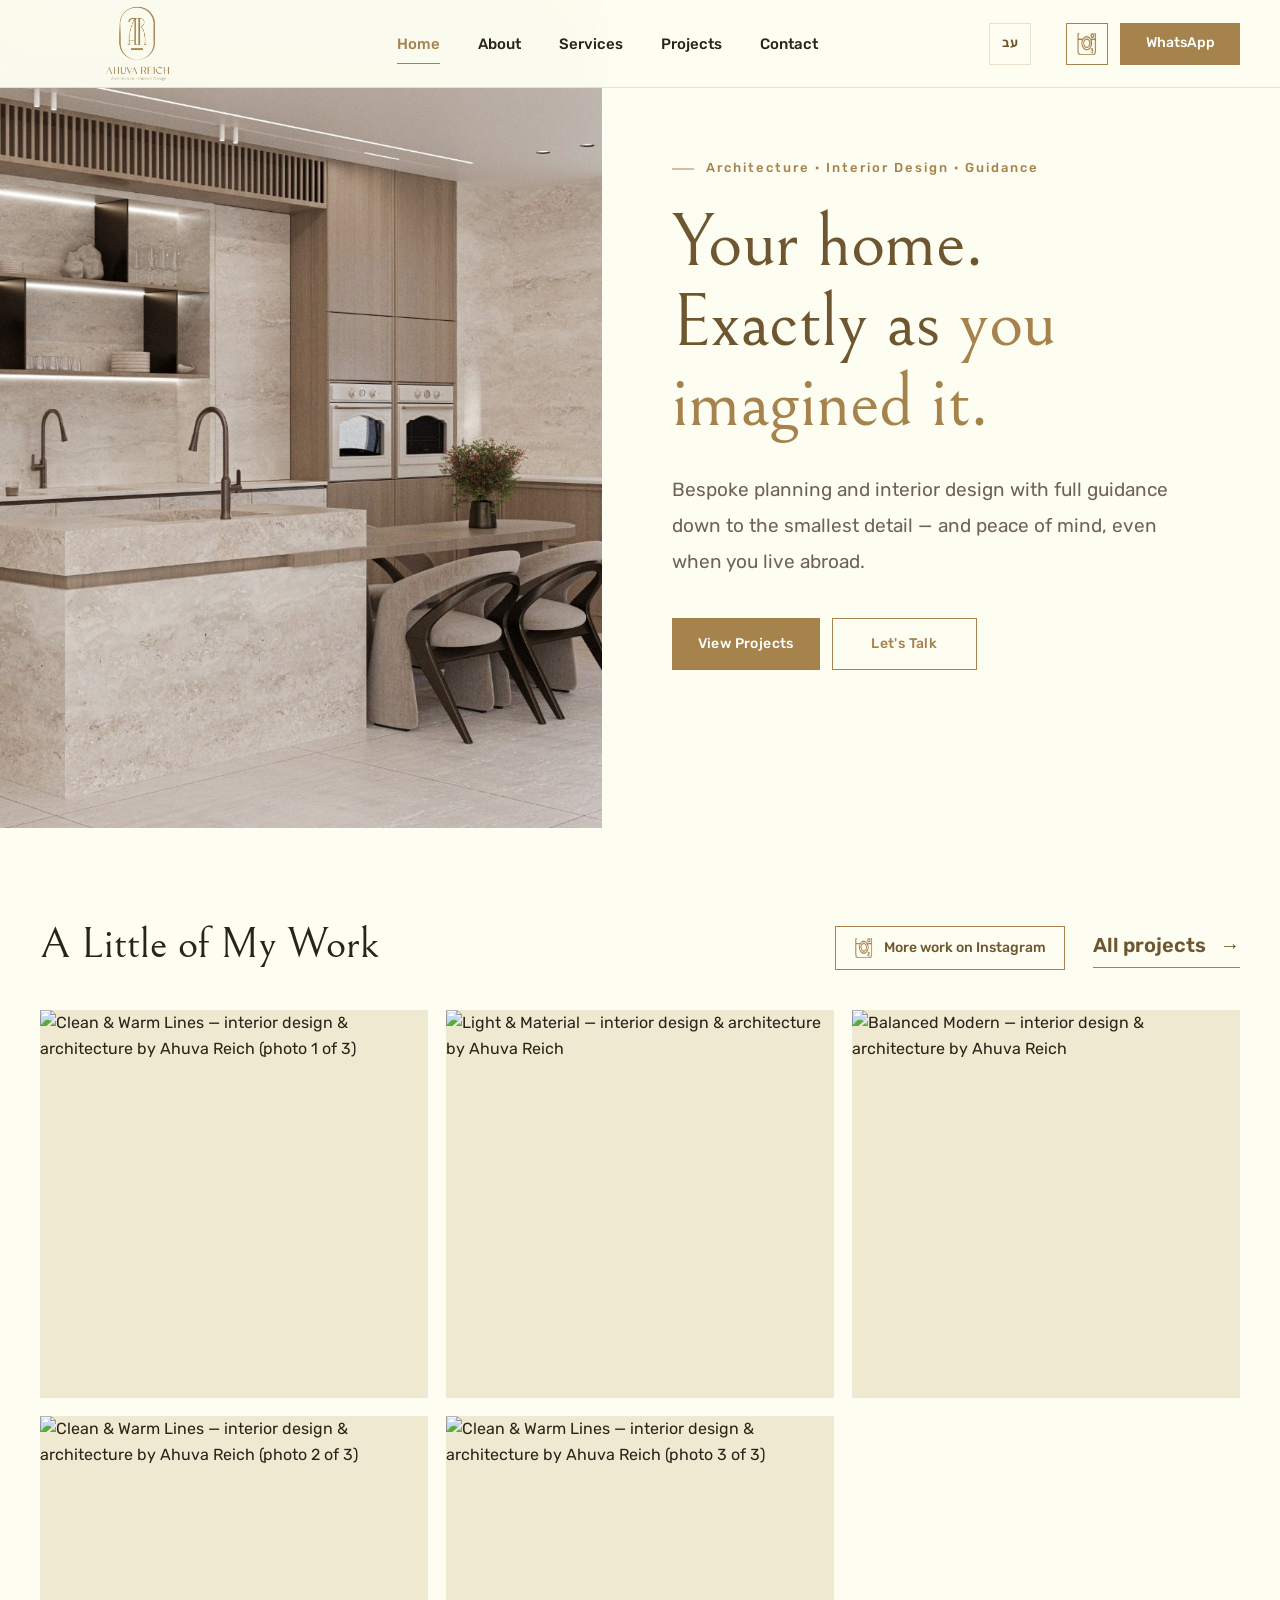
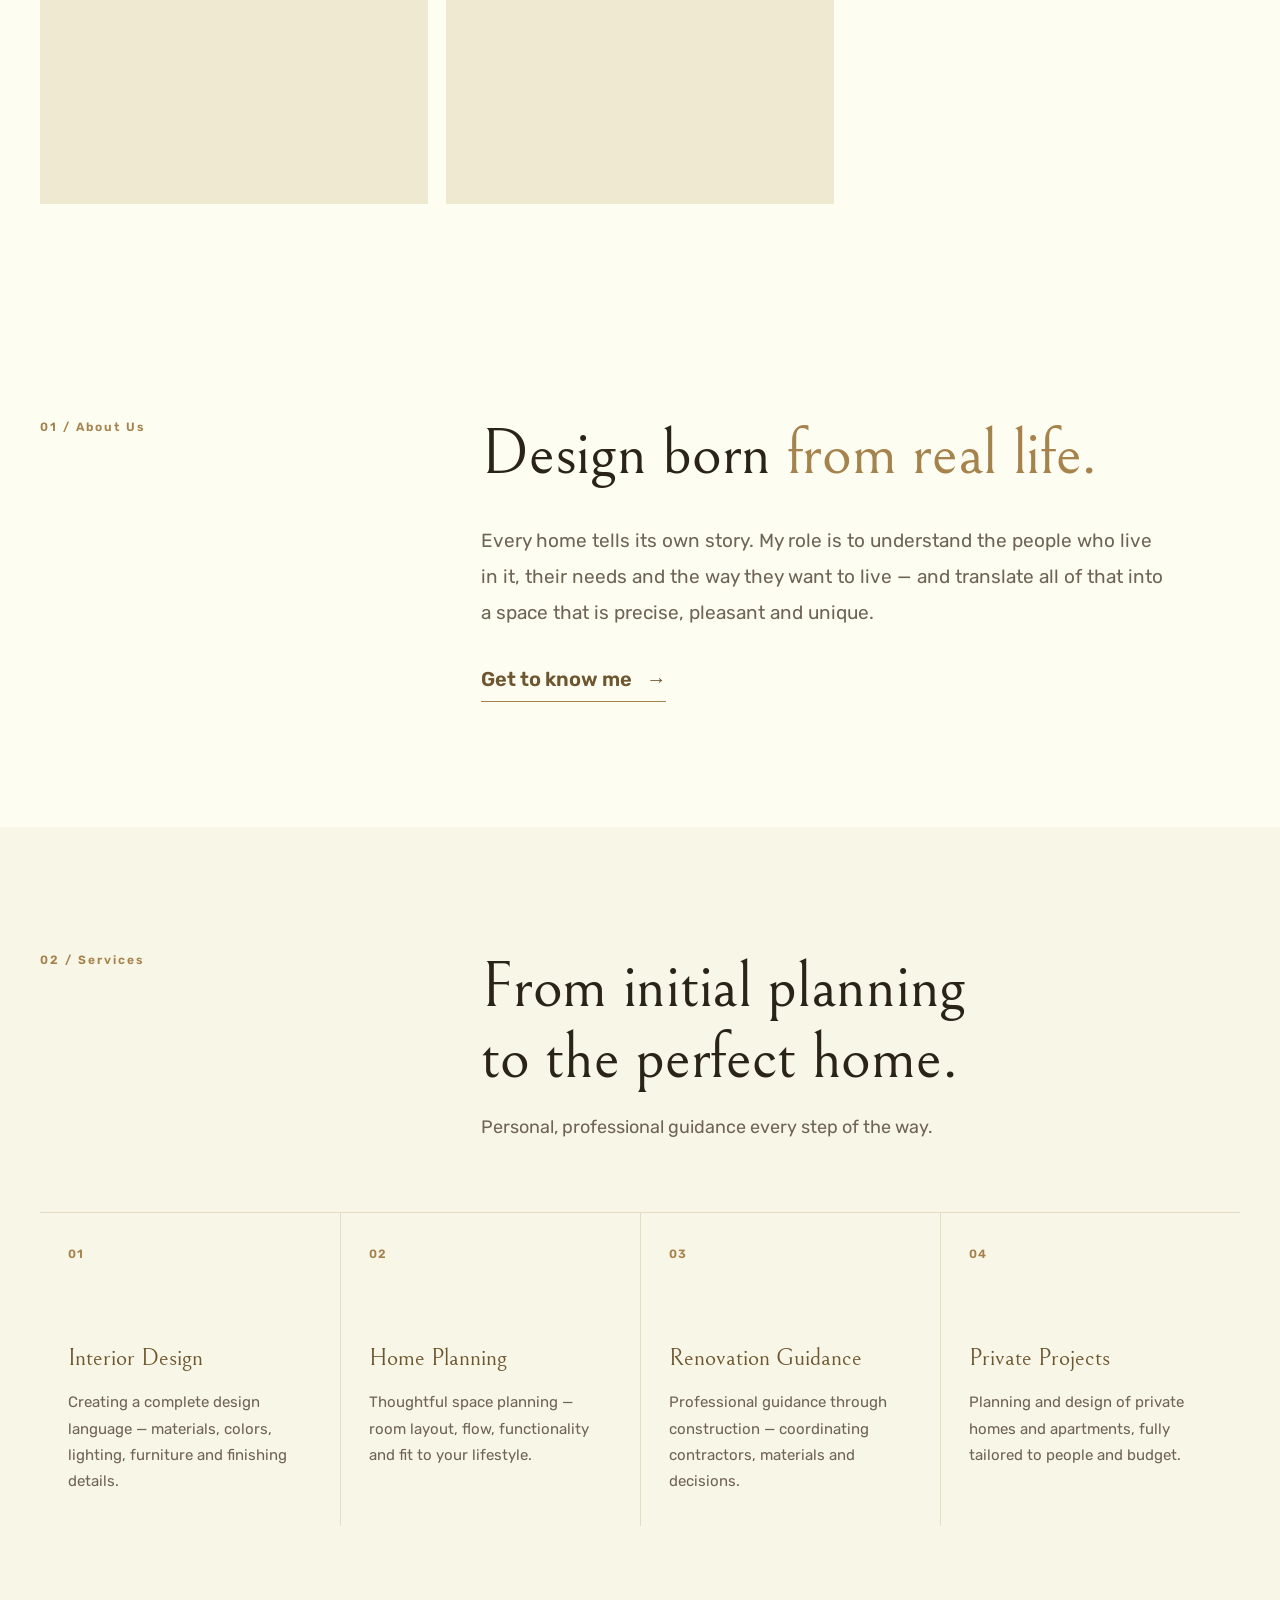
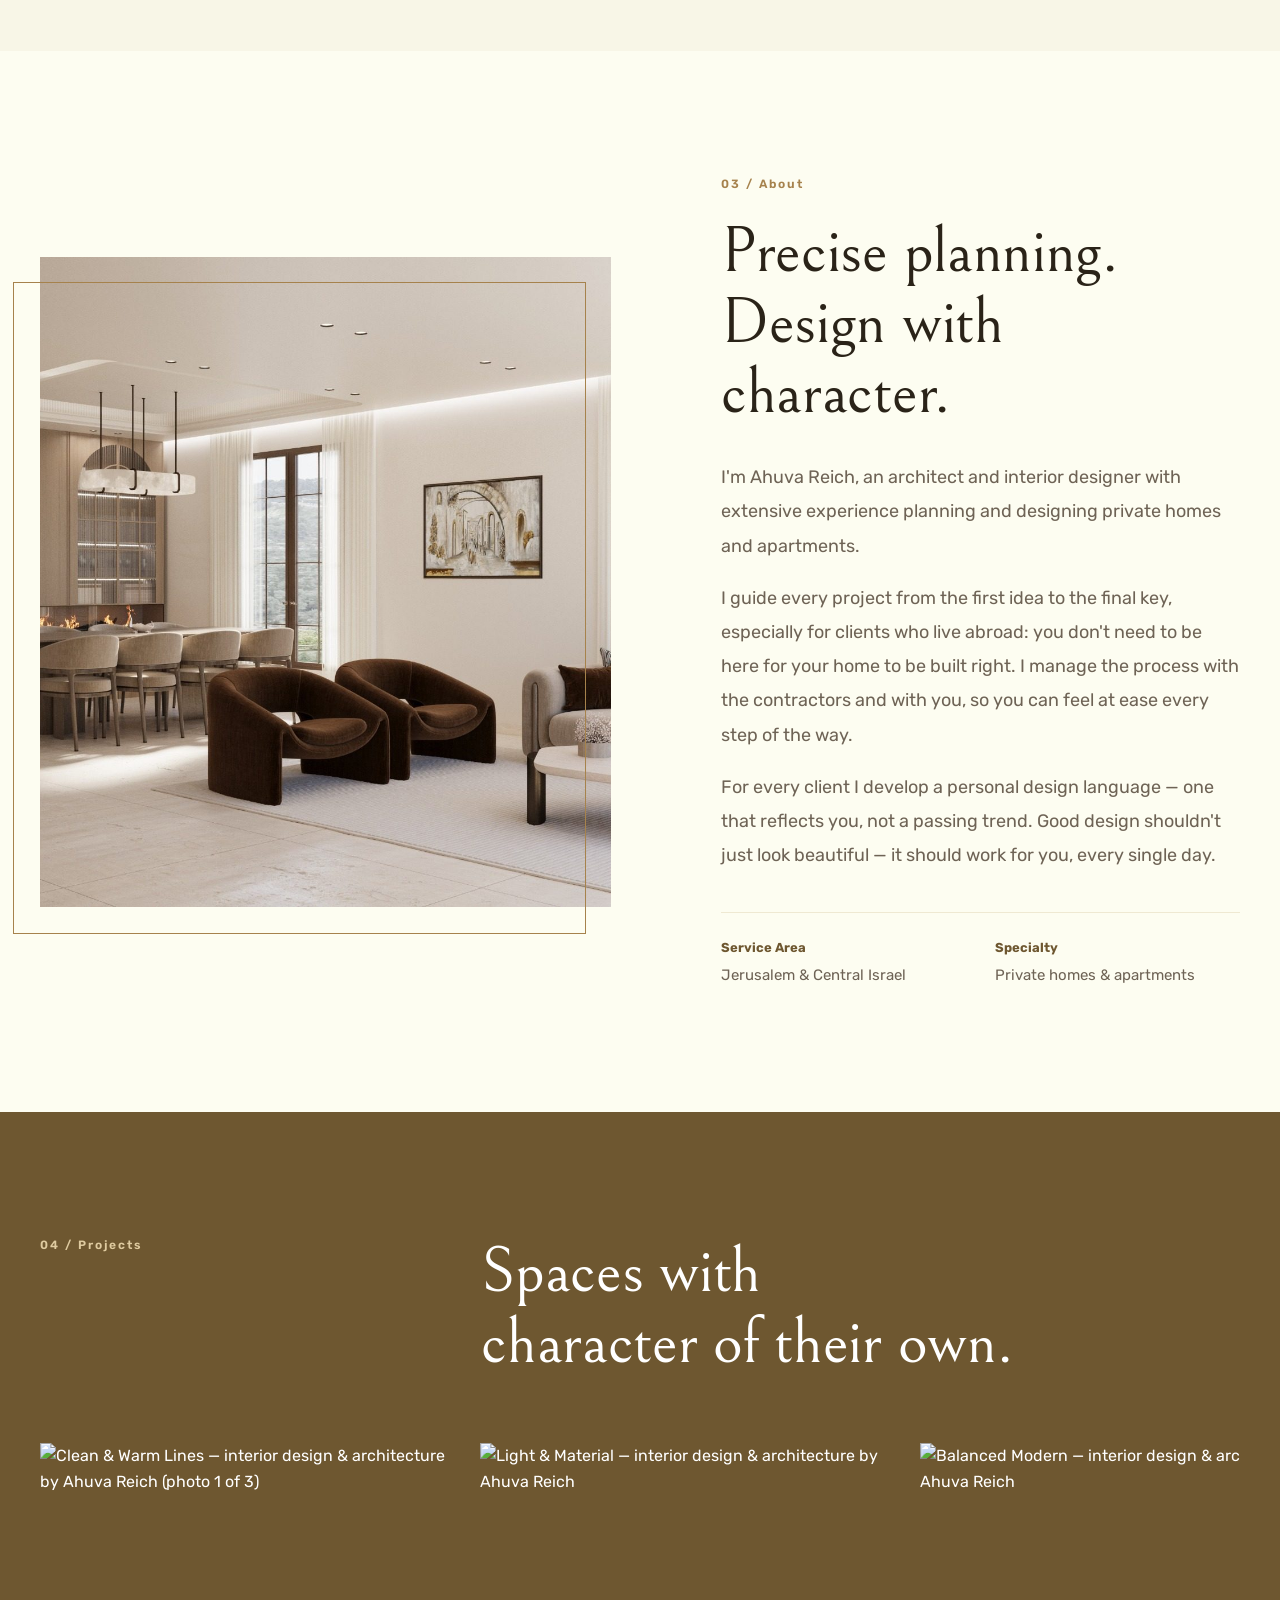
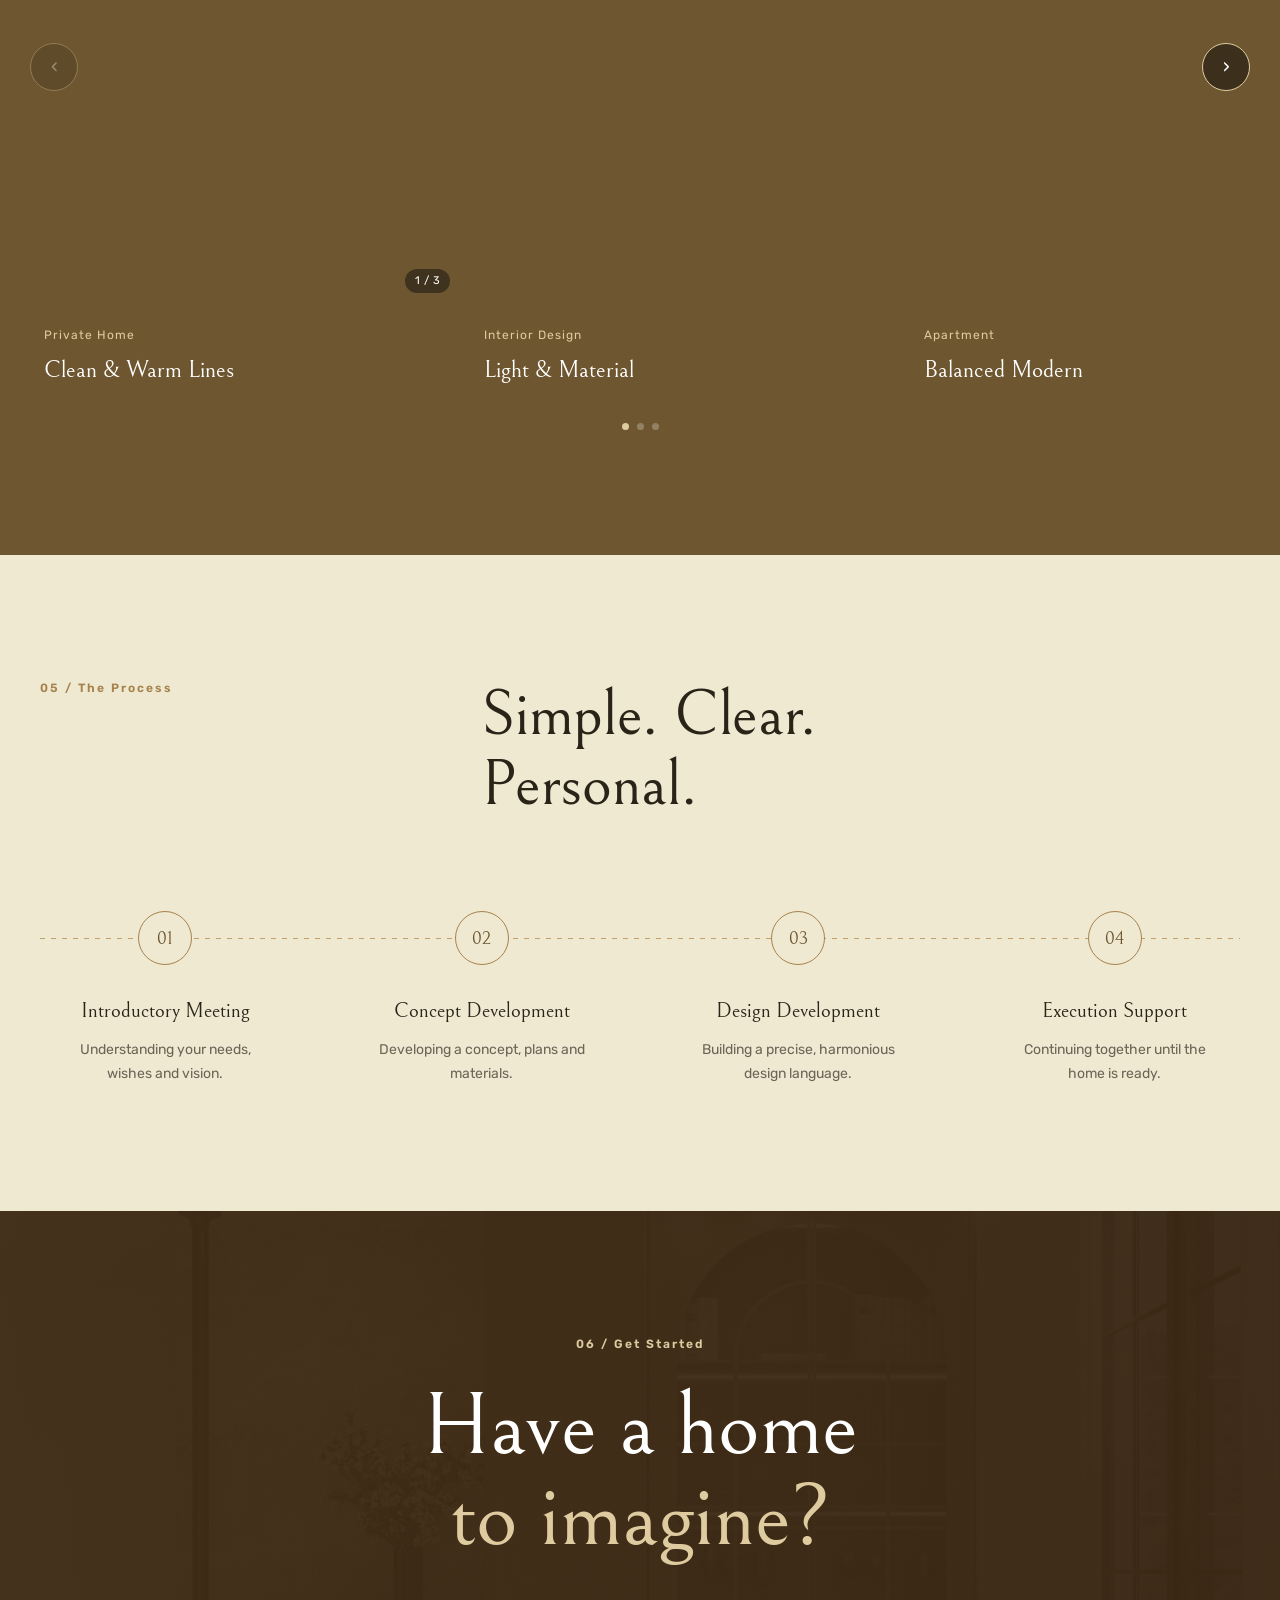
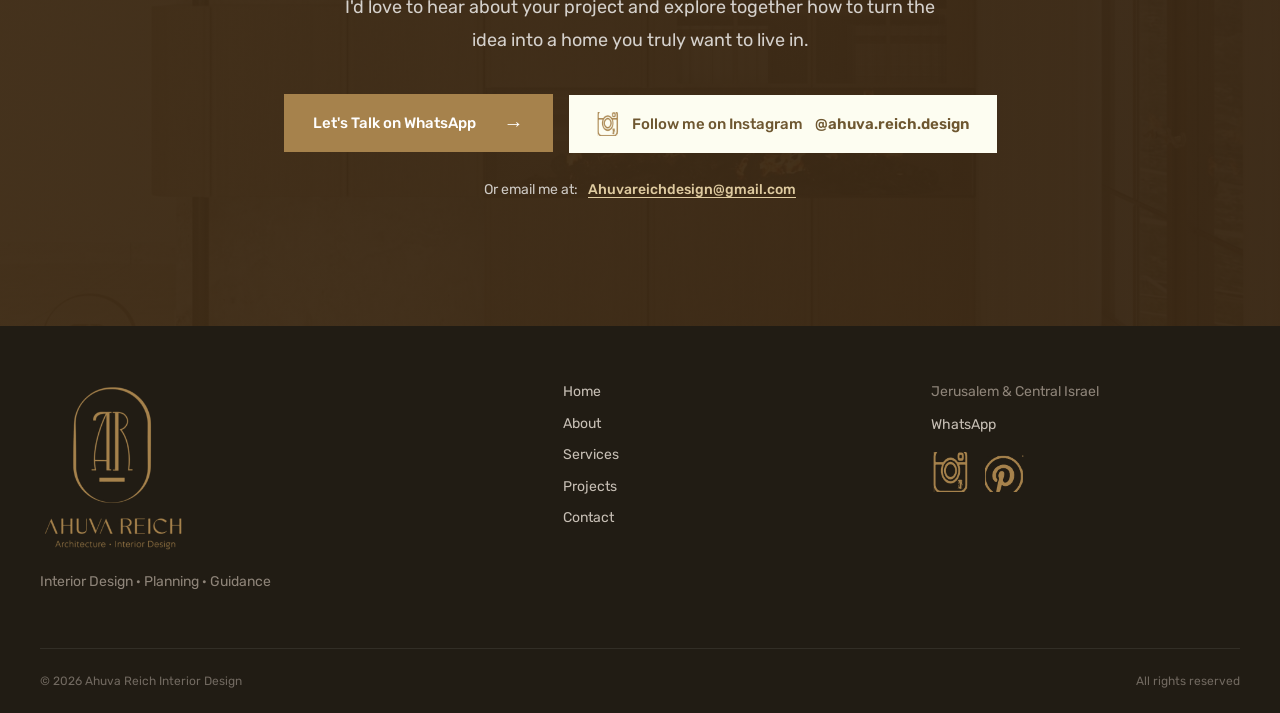
==== commit b3642b92: "Cache-busting: version stamp on style.css / script.js / projects-data.js tools/build-en.mjs now stam" ====
--- a/en/index.html
+++ b/en/index.html
@@ -69,7 +69,7 @@
     >
 
     <!-- Styles -->
-    <link rel="stylesheet" href="../style.css">
+    <link rel="stylesheet" href="../style.css?v=c312a53f">
 
     <!-- Structured data — helps Google understand this is a local
          architecture/interior-design business (for search results,
@@ -790,8 +790,8 @@
 </footer>
 
 
-<script src="../projects-data.js"></script>
-<script src="../script.js"></script>
+<script src="../projects-data.js?v=24153946"></script>
+<script src="../script.js?v=472f4429"></script>
 
 </body>
 </html>
--- a/style.css
+++ b/style.css
@@ -1526,6 +1526,36 @@
 }
 
 
+/* ---- reveal animation for the top photos (added by revealWorks) ----
+   curtain opens upward + slight un-zoom, staggered per photo */
+
+.works-grid.reveal-ready .work-card {
+    clip-path: inset(100% 0 0 0);
+    transition: clip-path 1.25s cubic-bezier(0.77, 0, 0.175, 1) var(--reveal-delay, 0s);
+}
+
+.works-grid.reveal-ready .work-card .work-image {
+    transform: scale(1.22);
+    transition: transform 1.8s cubic-bezier(0.16, 1, 0.3, 1) var(--reveal-delay, 0s);
+}
+
+.works-grid.reveal-ready .work-card.is-in {
+    clip-path: inset(0 0 0 0);
+}
+
+.works-grid.reveal-ready .work-card.is-in .work-image {
+    transform: none;
+}
+
+/* once revealed, hover zoom behaves normally again (no delay) */
+.works-grid.reveal-ready .work-card.is-settled .work-image {
+    transition: transform 0.8s ease;
+}
+
+.works-grid.reveal-ready .work-card.is-settled:hover .work-image {
+    transform: scale(1.045);
+}
+
 /* =========================================================
    TESTIMONIALS
 ========================================================= */
@@ -1542,65 +1572,217 @@
     color: var(--cream);
 }
 
-.testimonials-grid {
+.testimonials .section-heading {
+    display: block;
+    margin-bottom: 56px;
+    text-align: center;
+}
+
+.testimonials .section-heading-content h2 {
+    margin-top: 14px;
+    margin-bottom: 0;
+}
+
+/* ---- slider: one large quote at a time ---- */
+
+.t-slider {
+    max-width: 880px;
+    margin-inline: auto;
+}
+
+.t-card {
+    position: relative;
+    padding: 70px clamp(28px, 7vw, 90px) 54px;
+    background: var(--white);
+    box-shadow: 0 30px 60px rgba(0, 0, 0, 0.28);
+}
+
+.t-card::before {
+    /* thin inner frame, like the about photo */
+    content: "";
+    position: absolute;
+    inset: 14px;
+    border: 1px solid var(--border);
+    pointer-events: none;
+}
+
+/* all slides share one grid cell, so the card keeps the height of the
+   longest review and never jumps while changing */
+.t-stage {
     display: grid;
-    grid-template-columns: repeat(3, 1fr);
-    gap: 30px;
-}
-
-.testimonial-card {
-    position: relative;
-    padding: 64px 32px 36px;
-    background: var(--white);
-    border: 1px solid var(--border);
-    box-shadow: 0 18px 40px rgba(0, 0, 0, 0.22);
-}
-
-.testimonial-mark {
-    position: absolute;
-    top: 6px;
-    inset-inline-start: 26px;
+}
+
+.t-slide {
+    grid-area: 1 / 1;
+    margin: 0;
+    text-align: center;
+    opacity: 0;
+    visibility: hidden;
+    transform: translateY(14px);
+    transition:
+        opacity 0.8s ease,
+        transform 0.8s cubic-bezier(0.16, 1, 0.3, 1),
+        visibility 0s linear 0.8s;
+}
+
+.t-slide.is-active {
+    opacity: 1;
+    visibility: visible;
+    transform: none;
+    transition:
+        opacity 0.8s ease 0.15s,
+        transform 0.9s cubic-bezier(0.16, 1, 0.3, 1) 0.15s,
+        visibility 0s;
+}
+
+.t-mark {
+    display: block;
+    height: 46px;
     color: var(--bronze-light);
     font-family: var(--font-display);
-    font-size: 84px;
+    font-size: 96px;
     line-height: 1;
-    pointer-events: none;
-}
-
-.testimonial-stars {
-    margin-bottom: 18px;
+}
+
+.t-stars {
+    margin: 10px 0 22px;
     color: var(--bronze);
-    font-size: 18px;
-    letter-spacing: 2px;
-}
-
-.testimonial-text {
-    margin-bottom: 22px;
+    font-size: 15px;
+    letter-spacing: 5px;
+}
+
+.t-stars span {
+    color: var(--bronze-soft);
+    opacity: 0.5;
+}
+
+.t-text {
+    margin: 0 auto;
+    max-width: 640px;
     color: var(--text);
-    font-size: 16px;
-    line-height: 1.8;
-}
-
-.testimonial-name {
-    display: block;
+    font-family: var(--font-display);
+    font-size: clamp(21px, 2.3vw, 28px);
+    line-height: 1.6;
+    overflow-wrap: anywhere;
+}
+
+.t-text.is-long {
+    font-size: clamp(18px, 1.8vw, 22px);
+    line-height: 1.75;
+}
+
+.t-author {
+    display: flex;
+    flex-direction: column;
+    align-items: center;
+    gap: 4px;
+    margin-top: 30px;
+}
+
+.t-line {
+    width: 40px;
+    height: 1px;
+    margin-bottom: 14px;
+    background: var(--bronze);
+}
+
+.t-name {
     color: var(--bronze-dark);
     font-size: 15px;
-    font-weight: 500;
-}
-
-.testimonial-city {
-    display: block;
-    margin-top: 2px;
+    font-weight: 600;
+    letter-spacing: 0.5px;
+    overflow-wrap: anywhere;
+}
+
+.t-city {
     color: var(--muted);
     font-size: 13px;
-    letter-spacing: 0.5px;
+    letter-spacing: 1px;
+    overflow-wrap: anywhere;
+}
+
+/* ---- controls ---- */
+
+.t-controls {
+    display: flex;
+    align-items: center;
+    justify-content: center;
+    gap: 22px;
+    margin-top: 34px;
+}
+
+.t-nav {
+    display: inline-flex;
+    align-items: center;
+    justify-content: center;
+    width: 46px;
+    height: 46px;
+    padding: 0;
+    background: transparent;
+    color: var(--cream);
+    border: 1px solid rgba(223, 203, 160, 0.45);
+    border-radius: 50%;
+    font-family: var(--font-body);
+    font-size: 18px;
+    cursor: pointer;
+    transition: background 0.25s ease, border-color 0.25s ease;
+}
+
+.t-nav:hover,
+.t-nav:focus-visible {
+    background: rgba(223, 203, 160, 0.14);
+    border-color: var(--bronze-soft);
+}
+
+.t-dots {
+    display: flex;
+    gap: 10px;
+}
+
+.t-dot {
+    width: 8px;
+    height: 8px;
+    padding: 0;
+    background: rgba(223, 203, 160, 0.35);
+    border: 0;
+    border-radius: 50%;
+    cursor: pointer;
+    transition: width 0.35s ease, background 0.35s ease, border-radius 0.35s ease;
+}
+
+.t-dot.is-active {
+    width: 26px;
+    border-radius: 4px;
+    background: var(--bronze-soft);
 }
 
 @media (max-width: 768px) {
-    .testimonials-grid {
-        grid-template-columns: 1fr;
-    }
-}
+    .testimonials .section-heading {
+        margin-bottom: 36px;
+    }
+
+    .t-card {
+        padding: 54px 26px 40px;
+    }
+
+    .t-card::before {
+        inset: 10px;
+    }
+
+    .t-text {
+        font-size: 20px;
+    }
+
+    .t-text.is-long {
+        font-size: 17px;
+    }
+
+    .t-controls {
+        gap: 16px;
+        margin-top: 26px;
+    }
+}
+
 /* =========================================================
    PROCESS
 ========================================================= */
@@ -2415,23 +2597,42 @@
     }
 
 
-    /* Projects */
+    /* Projects — on phones: smaller cards with the next one peeking
+       in from the side (so it's obvious you can swipe), photo height
+       tied to the card width, and swipe instead of arrow buttons. */
+
+    .projects-track {
+        gap: 12px;
+        scroll-padding-inline: 4px;
+    }
 
     .project {
-        width: 84vw;
+        width: 68vw;
     }
 
     .project-images {
-        height: 340px;
+        height: auto;
+        aspect-ratio: 4 / 5;
+    }
+
+    .project-info {
+        padding-top: 12px;
+    }
+
+    .project-info span {
+        font-size: 10px;
+    }
+
+    .project-info h3 {
+        font-size: 20px;
+    }
+
+    .photo-nav {
+        display: none;
     }
 
     .carousel-nav {
-        top: 150px;
-
-        width: 40px;
-        height: 40px;
-
-        font-size: 16px;
+        display: none;
     }
 
     .carousel-prev {
